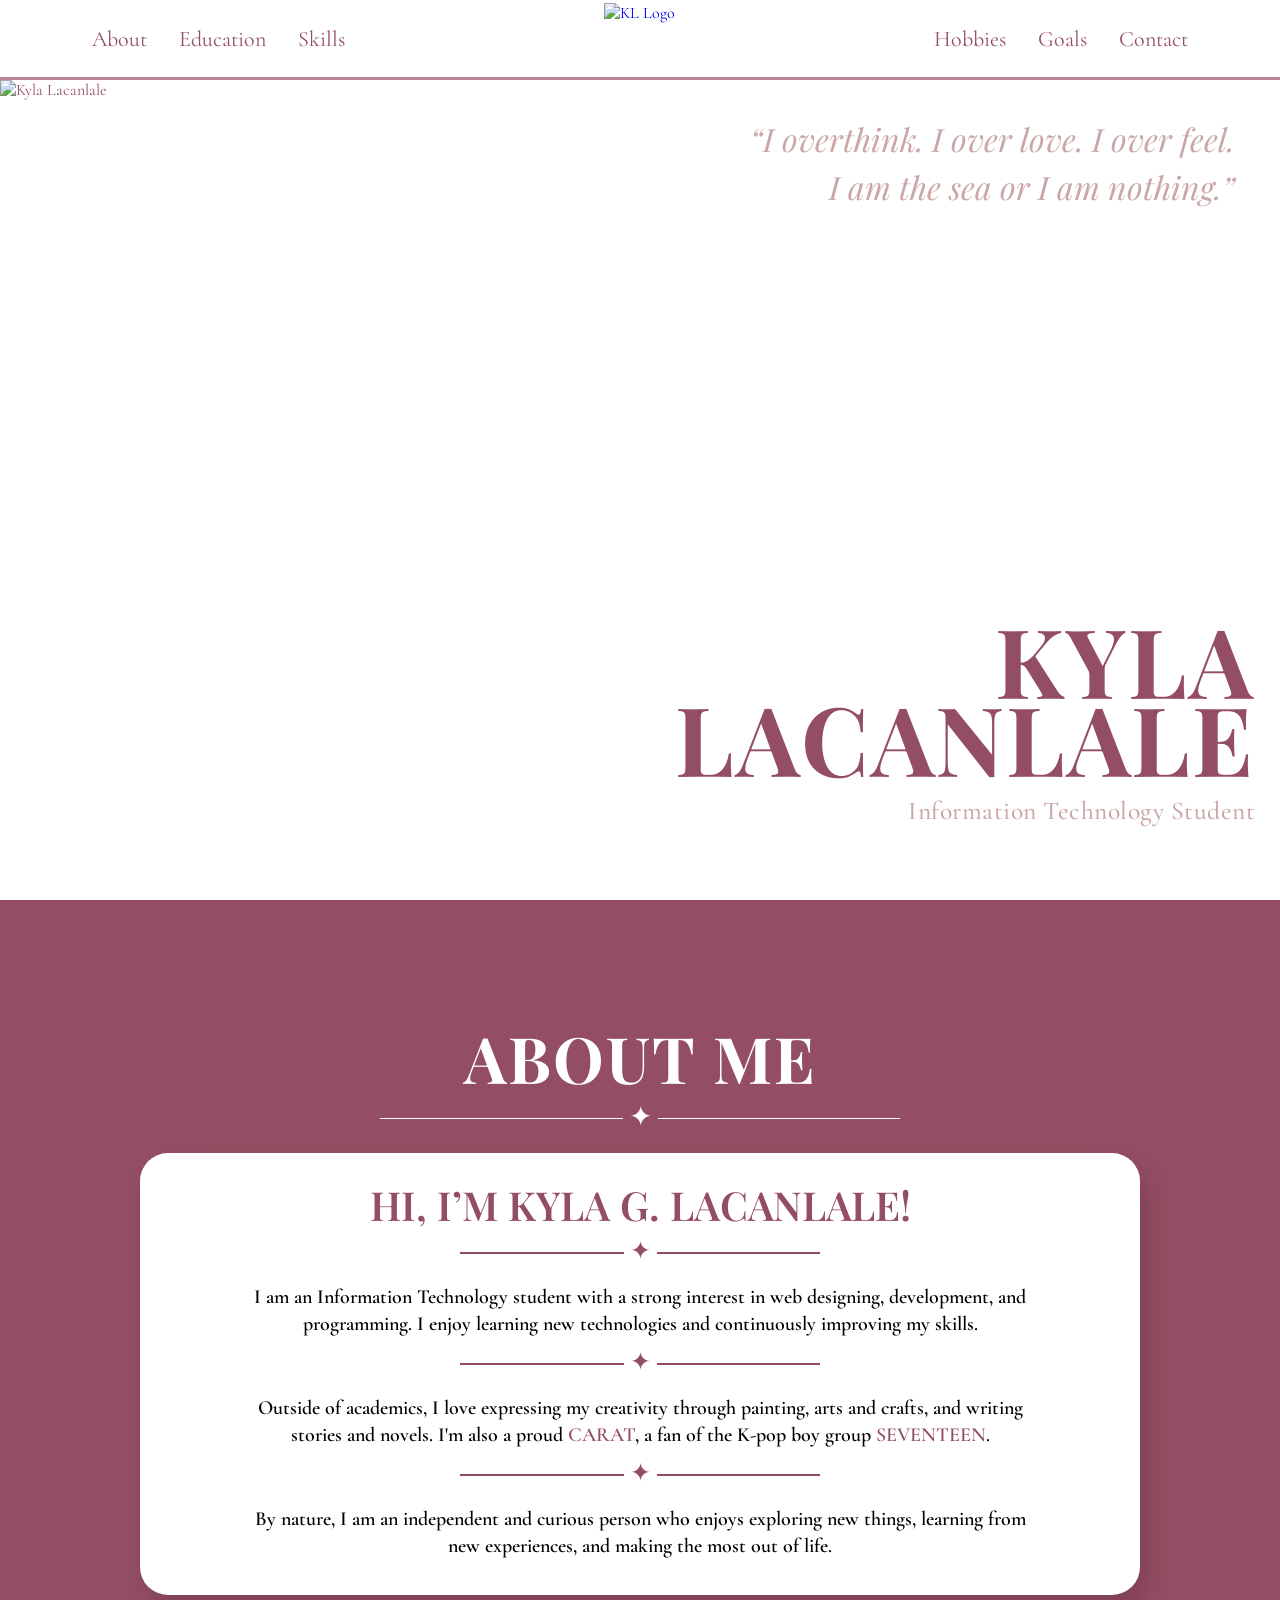
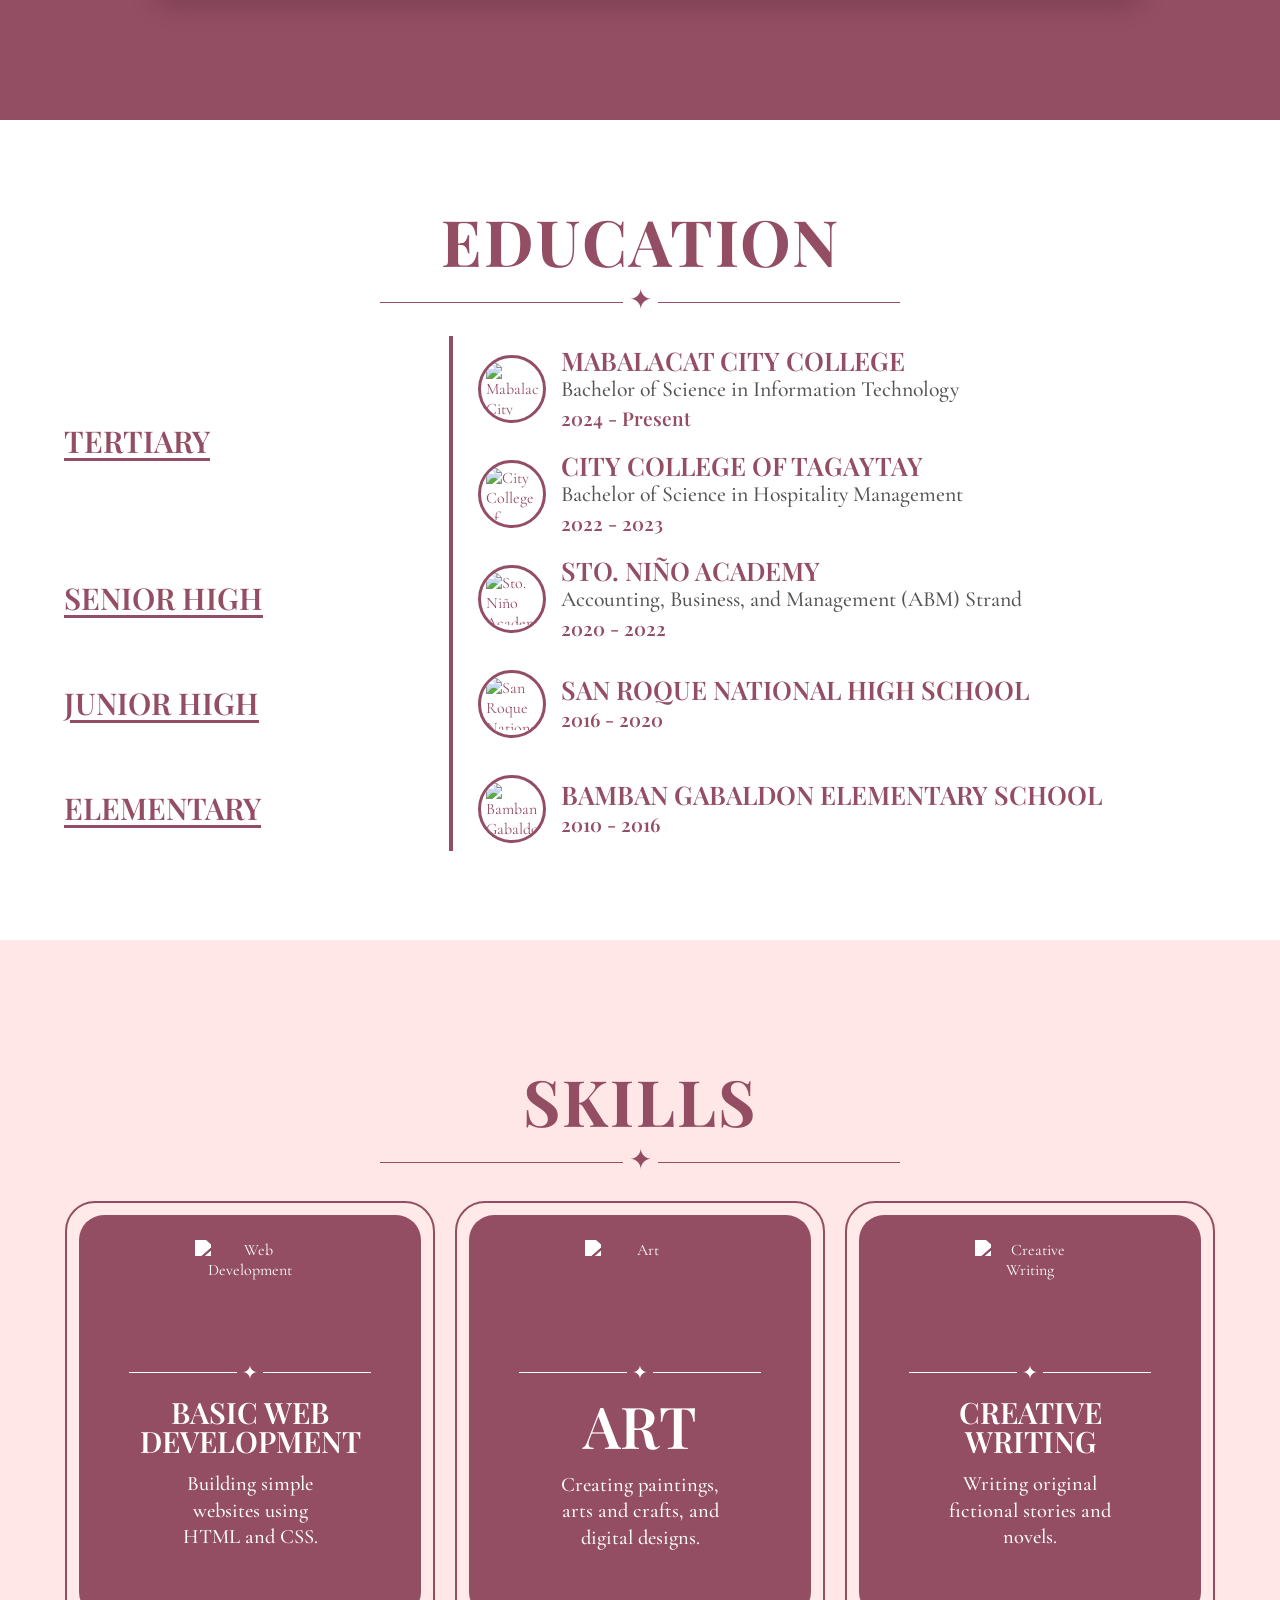
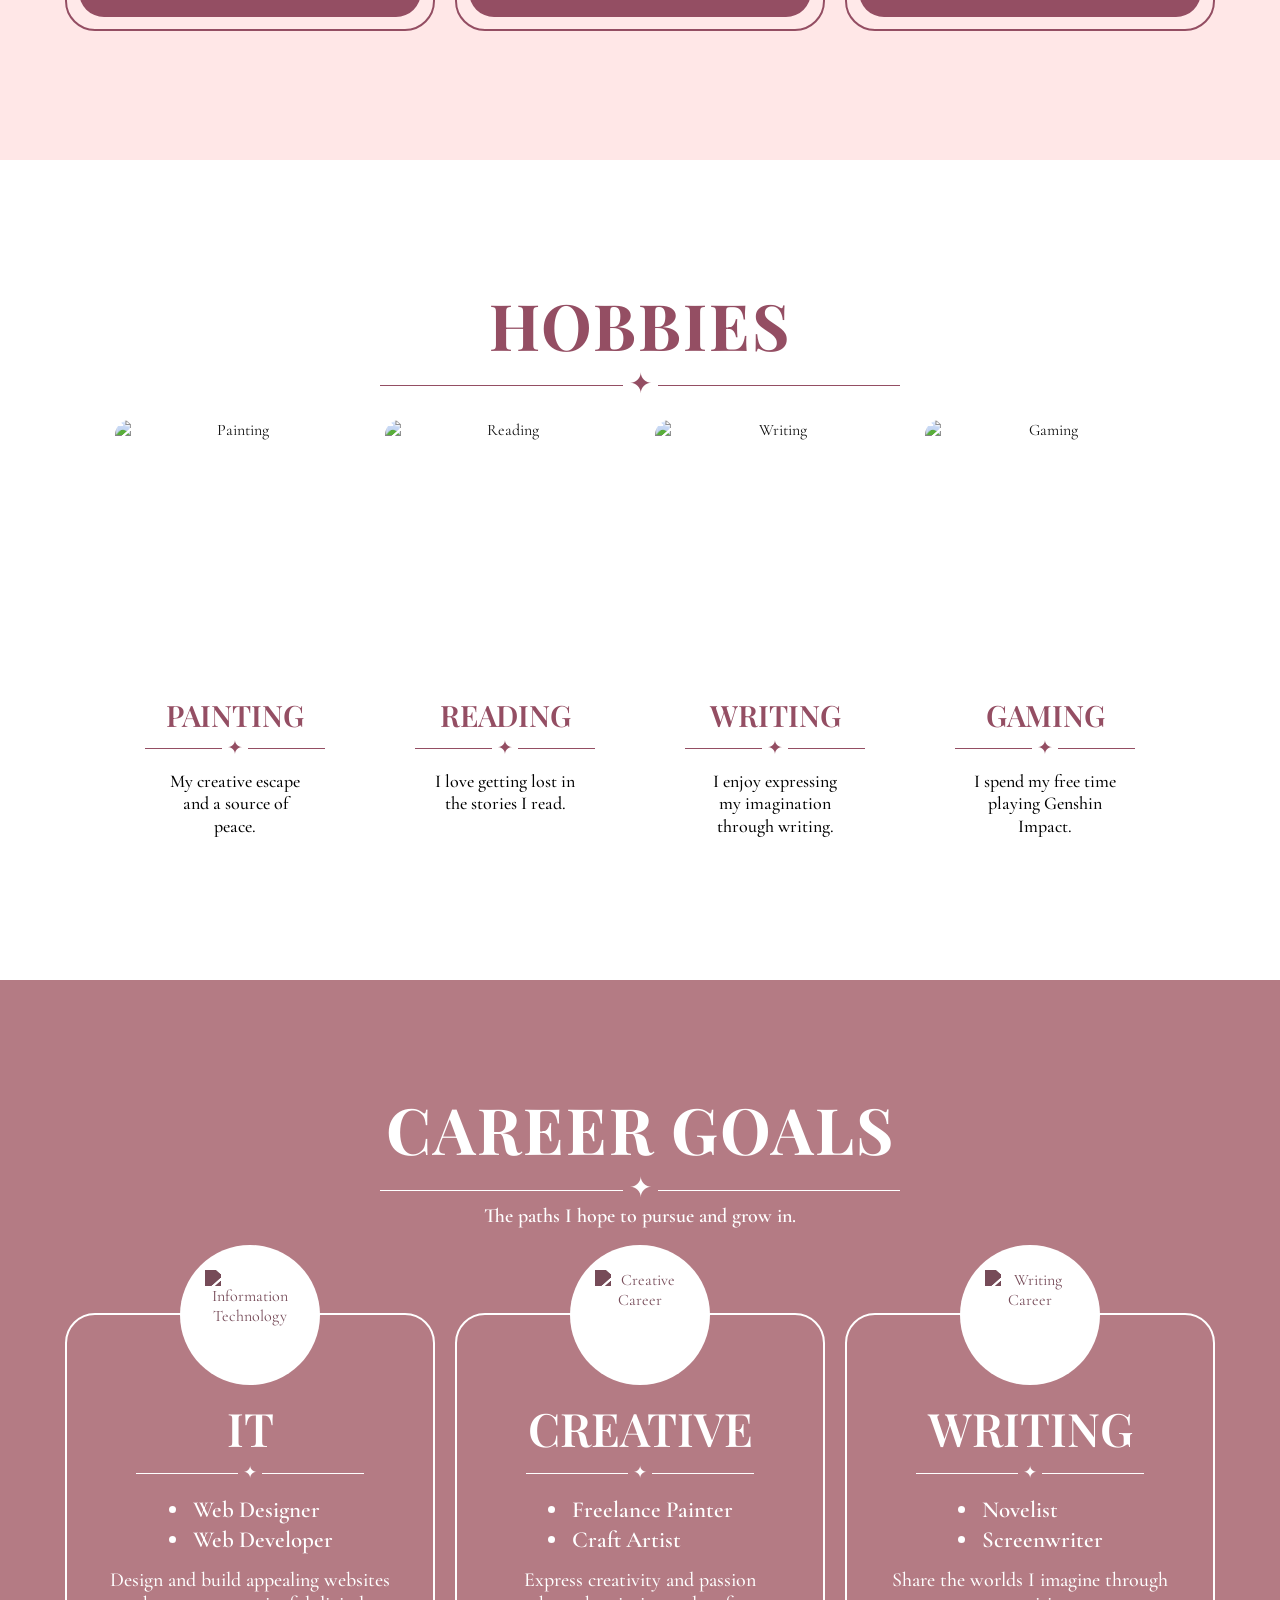
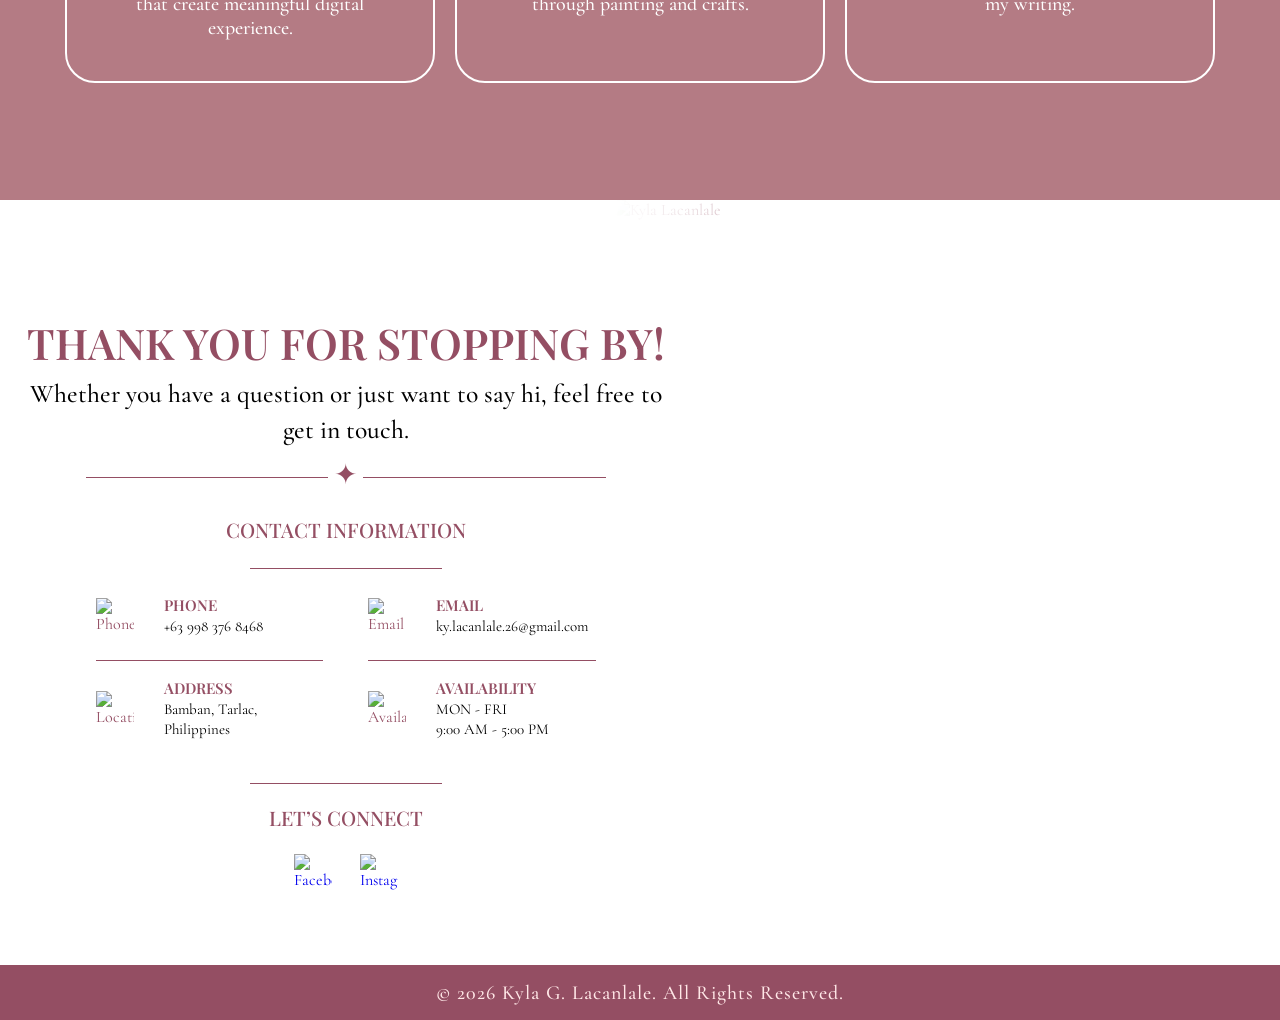
==== index.html @ 3e94cb08 "html and css" ====
<!DOCTYPE html>
<html lang="en">
    <head>
        <meta charset="UTF-8">
        <meta name="viewport" content="width=device-width, initial-scale=1.0">

        <title>Kyla Lacanlale | Portfolio</title>

        <!-- favicon -->
        <link rel="icon" type="image/png" href="asset/website-logo.png">

        <!-- fonts -->
        <link rel="preconnect" href="https://fonts.googleapis.com">
        <link rel="preconnect" href="https://fonts.gstatic.com" crossorigin>

        <link href="https://fonts.googleapis.com/css2?family=Cormorant+Garamond:wght@400;500;600;700&family=Playfair+Display:ital,wght@0,400;0,500;0,600;0,700;1,400;1,500&display=swap" rel="stylesheet">

        <!-- css -->
        <link rel="stylesheet" href="style.css">
    </head>

    <body>

        <!-- NAV -->
        <header class="navbar">

            <nav class="nav-left">
                <a href="#about" class="active">About</a>
                <a href="#education">Education</a>
                <a href="#skills">Skills</a>
            </nav>

            <!-- center logo -->
            <a href="#home" class="logo">
                <img src="asset/initials.svg" alt="KL Logo">
            </a>

            <nav class="nav-right">
                <a href="#hobbies">Hobbies</a>
                <a href="#goals">Goals</a>
                <a href="#contact">Contact</a>
            </nav>

            <!-- mobile menu button -->
            <button class="menu-button" id="menuButton">
                <span></span>
                <span></span>
                <span></span>
            </button>

        </header>

        <!-- mobile menu -->
        <div class="mobile-menu" id="mobileMenu">

            <a href="#about">About</a>
            <a href="#education">Education</a>
            <a href="#skills">Skills</a>
            <a href="#hobbies">Hobbies</a>
            <a href="#goals">Goals</a>
            <a href="#contact">Contact</a>

        </div>

        <!-- HOME -->
        <main>

            <section class="hero" id="home">

                <!-- profile image -->
                <div class="hero-image">
                    <img src="asset/profile1.jpg" alt="Kyla Lacanlale">
                </div>

                <!-- content -->
                <div class="hero-content">

                    <p class="quote">
                        “I overthink. I over love. I over feel.<br>
                        I am the sea or I am nothing.”
                    </p>

                    <div class="name-container">

                        <h1>
                            <span>Kyla</span>
                            <span>Lacanlale</span>
                        </h1>

                        <p class="subtitle">
                            Information Technology Student
                        </p>

                    </div>

                </div>

            </section>

            <!-- ABOUT ME -->
            <section class="about-section" id="about">

                <div class="about-title">
                    <h2>ABOUT ME</h2>

                    <div class="title-divider">
                        <span></span>
                        <i>✦</i>
                        <span></span>
                    </div>
                </div>

                <div class="about-card">

                    <h3>HI, I’M KYLA G. LACANLALE!</h3>

                    <div class="about-divider">
                        <span></span>
                        <i>✦</i>
                        <span></span>
                    </div>

                    <p>
                        I am an Information Technology student with a strong interest
                        in web designing, development, and programming. I enjoy learning new
                        technologies and continuously improving my skills.
                    </p>

                    <div class="about-divider">
                        <span></span>
                        <i>✦</i>
                        <span></span>
                    </div>

                    <p>
                        Outside of academics, I love expressing my creativity through
                        painting, arts and crafts, and writing stories and novels.
                        I'm also a proud <strong>CARAT</strong>, a fan of the K-pop
                        boy group <strong>SEVENTEEN</strong>.
                    </p>

                    <div class="about-divider">
                        <span></span>
                        <i>✦</i>
                        <span></span>
                    </div>

                    <p>
                        By nature, I am an independent and curious person who enjoys
                        exploring new things, learning from new experiences, and making
                        the most out of life.
                    </p>

                </div>

            </section>

            <!-- EDUCATION -->
            <section class="education-section" id="education">

                <!-- section title -->
                <div class="education-title">
                    <h2>EDUCATION</h2>

                    <div class="education-title-divider">
                        <span></span>
                        <i>✦</i>
                        <span></span>
                    </div>
                </div>

                <!-- timeline -->
                <div class="education-container">

                    <!-- left labels -->
                    <div class="education-labels">

                        <div class="education-label tertiary-label">
                            <h3>TERTIARY</h3>
                        </div>

                        <div class="education-label senior-label">
                            <h3>SENIOR HIGH</h3>
                        </div>

                        <div class="education-label junior-label">
                            <h3>JUNIOR HIGH</h3>
                        </div>

                        <div class="education-label elementary-label">
                            <h3>ELEMENTARY</h3>
                        </div>

                    </div>

                    <!-- vertical line -->
                    <div class="education-line"></div>

                    <!-- Details -->
                    <div class="education-details">

                        <!-- Mabalacat City College -->
                        <div class="education-item">

                            <div class="school-logo">
                                <img src="asset/mcc.svg" alt="Mabalacat City College Logo">
                            </div>

                            <div class="school-info">
                                <h3>MABALACAT CITY COLLEGE</h3>

                                <p class="course">
                                    Bachelor of Science in Information Technology
                                </p>

                                <p class="school-year">
                                    2024 - Present
                                </p>
                            </div>

                        </div>

                        <!-- City College of Tagaytay -->
                        <div class="education-item">

                            <div class="school-logo">
                                <img src="asset/cct.svg" alt="City College of Tagaytay Logo">
                            </div>

                            <div class="school-info">
                                <h3>CITY COLLEGE OF TAGAYTAY</h3>

                                <p class="course">
                                    Bachelor of Science in Hospitality Management
                                </p>

                                <p class="school-year">
                                    2022 - 2023
                                </p>
                            </div>

                        </div>

                        <!-- Sto. Niño Academy -->
                        <div class="education-item">

                            <div class="school-logo">
                                <img src="asset/sna.svg" alt="Sto. Niño Academy Logo">
                            </div>

                            <div class="school-info">
                                <h3>STO. NIÑO ACADEMY</h3>

                                <p class="course">
                                    Accounting, Business, and Management (ABM) Strand
                                </p>

                                <p class="school-year">
                                    2020 - 2022
                                </p>
                            </div>

                        </div>

                        <!-- San Roque National High School -->
                        <div class="education-item">

                            <div class="school-logo">
                                <img src="asset/srnhs.svg"
                                    alt="San Roque National High School Logo">
                            </div>

                            <div class="school-info">
                                <h3>SAN ROQUE NATIONAL HIGH SCHOOL</h3>

                                <p class="school-year">
                                    2016 - 2020
                                </p>
                            </div>

                        </div>

                        <!-- Bamban Gabaldon Elementary School -->
                        <div class="education-item">

                            <div class="school-logo">
                                <img src="asset/bges.svg"
                                    alt="Bamban Gabaldon Elementary School Logo">
                            </div>

                            <div class="school-info">
                                <h3>BAMBAN GABALDON ELEMENTARY SCHOOL</h3>

                                <p class="school-year">
                                    2010 - 2016
                                </p>
                            </div>

                        </div>

                    </div>

                </div>

            </section>

            <!-- SKILLS -->
            <section class="skills-section" id="skills">

                <!-- section title -->
                <div class="skills-title">
                    <h2>SKILLS</h2>

                    <div class="skills-title-divider">
                        <span></span>
                        <i>✦</i>
                        <span></span>
                    </div>
                </div>

                <!-- skills cards -->
                <div class="skills-container">

                    <!-- Web Development -->
                    <div class="skill-card">

                        <div class="skill-card-inner">

                            <div class="skill-icon">
                                <img src="asset/webdev1.svg"
                                    alt="Web Development">
                            </div>

                            <div class="skill-divider">
                                <span></span>
                                <i>✦</i>
                                <span></span>
                            </div>

                            <h3>
                                BASIC WEB<br>
                                DEVELOPMENT
                            </h3>

                            <p>
                                Building simple<br>
                                websites using<br>
                                HTML and CSS.
                            </p>

                        </div>

                    </div>

                    <!-- Art -->
                    <div class="skill-card">

                        <div class="skill-card-inner">

                            <div class="skill-icon">
                                <img src="asset/art1.svg"
                                    alt="Art">
                            </div>

                            <div class="skill-divider">
                                <span></span>
                                <i>✦</i>
                                <span></span>
                            </div>

                            <h3 class="single-title">
                                ART
                            </h3>

                            <p>
                                Creating paintings,<br>
                                arts and crafts, and<br>
                                digital designs.
                            </p>

                        </div>

                    </div>

                    <!-- Creative Writing -->
                    <div class="skill-card">

                        <div class="skill-card-inner">

                            <div class="skill-icon">
                                <img src="asset/book1.svg"
                                    alt="Creative Writing">
                            </div>

                            <div class="skill-divider">
                                <span></span>
                                <i>✦</i>
                                <span></span>
                            </div>

                            <h3>
                                CREATIVE<br>
                                WRITING
                            </h3>

                            <p>
                                Writing original<br>
                                fictional stories and<br>
                                novels.
                            </p>

                        </div>

                    </div>

                </div>

            </section>

            <!-- HOBBIES -->
            <section class="hobbies-section" id="hobbies">

                <!-- section title -->
                <div class="hobbies-title">
                    <h2>HOBBIES</h2>

                    <div class="hobbies-title-divider">
                        <span></span>
                        <i>✦</i>
                        <span></span>
                    </div>
                </div>

                <!-- hobby cards -->
                <div class="hobbies-container">

                    <!-- Painting -->
                    <div class="hobby-card">

                        <div class="hobby-image">
                            <img src="asset/painting.png" alt="Painting">
                        </div>

                        <h3>PAINTING</h3>

                        <div class="hobby-divider">
                            <span></span>
                            <i>✦</i>
                            <span></span>
                        </div>

                        <p>
                            My creative escape<br>
                            and a source of<br>
                            peace.
                        </p>

                    </div>

                    <!-- Reading -->
                    <div class="hobby-card">

                        <div class="hobby-image">
                            <img src="asset/reading.png" alt="Reading">
                        </div>

                        <h3>READING</h3>

                        <div class="hobby-divider">
                            <span></span>
                            <i>✦</i>
                            <span></span>
                        </div>

                        <p>
                            I love getting lost in<br>
                            the stories I read.
                        </p>

                    </div>

                    <!-- Writing -->
                    <div class="hobby-card">

                        <div class="hobby-image">
                            <img src="asset/writing.png" alt="Writing">
                        </div>

                        <h3>WRITING</h3>

                        <div class="hobby-divider">
                            <span></span>
                            <i>✦</i>
                            <span></span>
                        </div>

                        <p>
                            I enjoy expressing<br>
                            my imagination<br>
                            through writing.
                        </p>

                    </div>

                    <!-- Gaming -->
                    <div class="hobby-card">

                        <div class="hobby-image">
                            <img src="asset/gaming (2).png" alt="Gaming">
                        </div>

                        <h3>GAMING</h3>

                        <div class="hobby-divider">
                            <span></span>
                            <i>✦</i>
                            <span></span>
                        </div>

                        <p>
                            I spend my free time<br>
                            playing Genshin<br>
                            Impact.
                        </p>

                    </div>

                </div>

            </section>

            <!-- CAREER GOALS -->
            <section class="goals-section" id="goals">

                <!-- section title -->
                <div class="goals-title">

                    <h2>CAREER GOALS</h2>

                    <div class="goals-title-divider">
                        <span></span>
                        <i>✦</i>
                        <span></span>
                    </div>

                    <p>
                        The paths I hope to pursue and grow in.
                    </p>

                </div>

                <!-- goals cards -->
                <div class="goals-container">

                    <!-- IT -->
                    <div class="goal-card">

                        <div class="goal-icon">
                            <img src="asset/webdev2.svg"
                                alt="Information Technology">
                        </div>

                        <div class="goal-content">

                            <h3>IT</h3>

                            <div class="goal-divider">
                                <span></span>
                                <i>✦</i>
                                <span></span>
                            </div>

                            <ul>
                                <li>Web Designer</li>
                                <li>Web Developer</li>
                            </ul>

                            <p>
                                Design and build appealing
                                websites that create
                                meaningful digital
                                experience.
                            </p>

                        </div>

                    </div>

                    <!-- Creative -->
                    <div class="goal-card">

                        <div class="goal-icon">
                            <img src="asset/art2.svg"
                                alt="Creative Career">
                        </div>

                        <div class="goal-content">

                            <h3>CREATIVE</h3>

                            <div class="goal-divider">
                                <span></span>
                                <i>✦</i>
                                <span></span>
                            </div>

                            <ul>
                                <li>Freelance Painter</li>
                                <li>Craft Artist</li>
                            </ul>

                            <p>
                                Express creativity and
                                passion through
                                painting and crafts.
                            </p>

                        </div>

                    </div>

                    <!-- Writing -->
                    <div class="goal-card">

                        <div class="goal-icon">
                            <img src="asset/book2.svg"
                                alt="Writing Career">
                        </div>

                        <div class="goal-content">

                            <h3>WRITING</h3>

                            <div class="goal-divider">
                                <span></span>
                                <i>✦</i>
                                <span></span>
                            </div>

                            <ul>
                                <li>Novelist</li>
                                <li>Screenwriter</li>
                            </ul>

                            <p>
                                Share the worlds I
                                imagine through my
                                writing.
                            </p>

                        </div>

                    </div>

                </div>

            </section>

            <!-- CONTACT -->
            <section class="contact-section" id="contact">

                <!-- right-side image -->
                <div class="contact-image">
                    <img src="asset/profile2.jpg" alt="Kyla Lacanlale">
                </div>

                <!-- contact content -->
                <div class="contact-content">

                    <h2>THANK YOU FOR STOPPING BY!</h2>

                    <p class="contact-intro">
                        Whether you have a question or just want to say hi, feel free to get in touch.
                    </p>

                    <!-- main divider -->
                    <div class="contact-divider">
                        <span></span>
                        <i>✦</i>
                        <span></span>
                    </div>

                    <!-- contact information -->
                    <h3 class="contact-heading">
                        CONTACT INFORMATION
                    </h3>

                    <div class="connect-divider"></div>

                    <div class="contact-info">

                        <!-- Phone -->
                        <div class="contact-item">

                            <div class="contact-icon">
                                <img src="asset/phone.svg" alt="Phone">
                            </div>

                            <div>
                                <h4>PHONE</h4>
                                <p>
                                    <a href="tel:+639983768468">+63 998 376 8468</a>
                                </p>
                            </div>

                        </div>

                        <!-- Email -->
                        <div class="contact-item">

                            <div class="contact-icon">
                                <img src="asset/email.svg" alt="Email">
                            </div>

                            <div>
                                <h4>EMAIL</h4>
                                <p>
                                    <a href="mailto:ky.lacanlale.26@gmail.com">
                                        ky.lacanlale.26@gmail.com
                                    </a>
                                </p>
                            </div>

                        </div>

                        <!-- Address -->
                        <div class="contact-item">

                            <div class="contact-icon">
                                <img src="asset/location.svg" alt="Location">
                            </div>

                            <div>
                                <h4>ADDRESS</h4>
                                <p>
                                    Bamban, Tarlac,<br>
                                    Philippines
                                </p>
                            </div>

                        </div>

                        <!-- Availability -->
                        <div class="contact-item">

                            <div class="contact-icon">
                                <img src="asset/availability.svg" alt="Availability">
                            </div>

                            <div>
                                <h4>AVAILABILITY</h4>
                                <p>
                                    MON - FRI<br>
                                    9:00 AM - 5:00 PM
                                </p>
                            </div>

                        </div>

                    </div>

                    <!-- Social Media -->
                    <div class="connect-section">

                        <div class="connect-divider"></div>

                        <h3>LET’S CONNECT</h3>

                        <div class="social-links">
                            <a
                                href="https://www.facebook.com/enok4iiimushroom"
                                target="_blank"
                                rel="noopener noreferrer"
                                aria-label="Facebook"
                            >
                                <img src="asset/facebook.svg" alt="Facebook">
                            </a>

                            <a
                                href="https://www.instagram.com/enok4iiimushroom/"
                                target="_blank"
                                rel="noopener noreferrer"
                                aria-label="Instagram"
                            >
                                <img src="asset/instagram.svg" alt="Instagram">
                            </a>

                        </div>

                    </div>
                    
                </div>

            </section>

            <!-- FOOTER -->
            <footer class="footer">
                <p>
                    © 2026 Kyla G. Lacanlale. All Rights Reserved.
                </p>
            </footer>

        </main>

        <!-- JAVASCRIPT -->
        <script>

            // nav bar active status
            const sections = document.querySelectorAll("section[id]");
            const navLinks = document.querySelectorAll(".navbar nav a");

            function updateActiveNav() {
                let currentSection = "";

                sections.forEach(section => {
                    const sectionTop = section.offsetTop - 150;

                    if (window.scrollY >= sectionTop) {
                        currentSection = section.id;
                    }
                });

                navLinks.forEach(link => {
                    link.classList.remove("active");

                    if (link.getAttribute("href") === "#" + currentSection) {
                        link.classList.add("active");
                    }
                });
            }

            window.addEventListener("scroll", updateActiveNav);
            window.addEventListener("load", updateActiveNav);

            // mobile menu
            const menuButton = document.getElementById("menuButton");
            const mobileMenu = document.getElementById("mobileMenu");

            menuButton.addEventListener("click", () => {
                menuButton.classList.toggle("active");
                mobileMenu.classList.toggle("show");
            });

            // close mobile menu when a link is clicked
            const mobileLinks = document.querySelectorAll(".mobile-menu a");

            mobileLinks.forEach(link => {
                link.addEventListener("click", () => {
                    menuButton.classList.remove("active");
                    mobileMenu.classList.remove("show");
                });
            });
        </script>

    </body>

</html>
---- style.css ----
/* ===== GENERAL ===== */
* {
    margin: 0;
    padding: 0;
    box-sizing: border-box;
}

html {
    scroll-behavior: smooth;
}

body {
    background: #ffffff;
    color: #944E63;
    font-family: "Cormorant Garamond", serif;
    overflow-x: hidden;
}

/* ===== NAV BAR ===== */
.navbar {
    width: 100%;
    height: 80px;
    position: fixed;
    top: 0;
    left: 0;
    z-index: 1000;
    background: rgba(255, 255, 255, 0.97);
    display: grid;
    grid-template-columns: 1fr auto 1fr;
    align-items: center;
    padding: 0 7.2%;
    border-bottom: 3px solid #b88395;
}

.nav-left,
.nav-right {
    display: flex;
    align-items: center;
    gap: 32px;
}

.nav-right {
    justify-content: flex-end;
}

.navbar nav a {
    position: relative;
    color: #944E63;
    text-decoration: none;
    font-size: 22px;
    font-weight: 400;
    text-transform: capitalize;
    transition: color 0.3s ease;
}

/* underline effect */
.navbar nav a::after {
    content: "";
    position: absolute;
    left: 0;
    bottom: -5px;
    width: 0;
    height: 2px;
    background: #944E63;
    transition: width 0.3s ease;
}

.navbar nav a:hover::after {
    width: 100%;
}

/* active nav link */
.navbar nav a.active {
    font-weight: 700;
    font-size: 25px;
}

.logo {
    display: flex;
    align-items: center;
    justify-content: center;
    width: 78px;
    height: 78px;
    text-decoration: none;
    transition: transform 0.3s ease;
}

.logo img {
    width: 72px;
    height: 72px;
    object-fit: contain;
    display: block;
}

.logo:hover {
    transform: scale(1.05);
}

/* ===== HOME PAGE ===== */
.hero {
    min-height: 100vh;
    position: relative;
    padding-top: 80px;
    display: flex;
    overflow: hidden;
    background: #ffffff;
}

/* profile image */
.hero-image {
    position: absolute;
    left: 0;
    top: 80px;
    width: 52%;
    height: calc(100vh - 80px);
    overflow: hidden;
}

.hero-image img {
    width: 100%;
    height: 100%;
    object-fit: cover;
    object-position: calc(50% - 30px) top;
    display: block;
    animation: imageAppear 1.2s ease forwards;
    -webkit-mask-image: linear-gradient(
        to right,
        black 0%,
        black 50%,
        rgba(0, 0, 0, 0.85) 65%,
        rgba(0, 0, 0, 0.55) 75%,
        rgba(0, 0, 0, 0.25) 87%,
        transparent 100%
    );
    mask-image: linear-gradient(
        to right,
        black 0%,
        black 50%,
        rgba(0, 0, 0, 0.85) 65%,
        rgba(0, 0, 0, 0.55) 75%,
        rgba(0, 0, 0, 0.25) 87%,
        transparent 100%
    );
    -webkit-mask-size: 100% 100%;
    mask-size: 100% 100%;
    -webkit-mask-repeat: no-repeat;
    mask-repeat: no-repeat;
}

/* text content */
.hero-content {
    width: 55%;
    margin-left: 45%;
    min-height: calc(100vh - 80px);
    position: relative;
    z-index: 2;
    padding: 35px 3.5% 50px 2%;
}

.quote {
    width: 100%;
    text-align: right;
    color: #CAA6A6;
    font-family: "Playfair Display", serif;
    font-size: clamp(25px, 2.5vw, 43px);
    font-style: italic;
    line-height: 1.5;
    font-weight: 400;
    margin-top: 0;
    animation: fadeUp 1s ease 0.3s both;
}

.name-container {
    position: absolute;
    right: 3.5%;
    bottom: 9%;
    text-align: right;
    animation: fadeUp 1s ease 0.5s both;
}

.name-container h1 {
    color: #944E63;
    font-family: "Playfair Display", serif;
    font-size: clamp(75px, 7.5vw, 125px);
    font-weight: 700;
    text-transform: uppercase;
    line-height: 0.82;
    letter-spacing: 2px;
}

.name-container h1 span {
    display: block;
}

.subtitle {
    margin-top: 18px;
    color: #CAA6A6;
    font-family: "Cormorant Garamond", serif;
    font-size: clamp(24px, 2vw, 36px);
    font-weight: 500;
    letter-spacing: 0.5px;
}

/* mobile menu button */
.menu-button {
    display: none;
    width: 25px;
    height: 32px;
    border: none;
    background: transparent;
    cursor: pointer;
    position: relative;
    z-index: 1100;
}

.menu-button span {
    display: block;
    width: 100%;
    height: 2px;
    background: #944E63;
    margin: 7px 0;
    transition: 0.3s ease;
}

/* animated hamburger */
.menu-button.active span:nth-child(1) {
    transform: translateY(9px) rotate(45deg);
}

.menu-button.active span:nth-child(2) {
    opacity: 0;
}

.menu-button.active span:nth-child(3) {
    transform: translateY(-9px) rotate(-45deg);
}

.mobile-menu {
    display: none;
    position: fixed;
    top: 108px;
    left: 0;
    width: 100%;
    background: rgba(255, 255, 255, 0.98);
    z-index: 999;
    padding: 25px 30px 35px;
    text-align: center;
    border-bottom: 2px solid #b88395;
    transform: translateY(-120%);
    transition: transform 0.4s ease;
}

.mobile-menu.show {
    transform: translateY(0);
}

.mobile-menu a {
    display: block;
    padding: 12px;
    color: #944E63;
    text-decoration: none;
    font-size: 26px;
    text-transform: capitalize;
}

/* animations */
@keyframes fadeUp {
    from {
        opacity: 0;
        transform: translateY(30px);
    }
    to {
        opacity: 1;
        transform: translateY(0);
    }
}

@keyframes imageAppear {
    from {
        opacity: 0;
        transform: scale(1.03);
    }
    to {
        opacity: 1;
        transform: scale(1);
    }
}

/* tablet */
@media (max-width: 1000px) {

    .navbar {
        padding: 0 4%;
    }

    .nav-left,
    .nav-right {
        gap: 25px;
    }

    .navbar nav a {
        font-size: 21px;
    }

    .logo {
        width: 75px;
        height: 75px;
    }

    .logo img {
        width: 70px;
        height: 70px;
    }

    .hero-image {
        width: 53%;
    }

    .hero-image img {
        object-position: calc(50% - 20px) top;
        -webkit-mask-image: linear-gradient(
            to right,
            black 0%,
            black 52%,
            rgba(0, 0, 0, 0.85) 65%,
            rgba(0, 0, 0, 0.5) 78%,
            transparent 100%
        );
        mask-image: linear-gradient(
            to right,
            black 0%,
            black 52%,
            rgba(0, 0, 0, 0.85) 65%,
            rgba(0, 0, 0, 0.5) 78%,
            transparent 100%
        );
    }

    .hero-content {
        margin-left: 45%;
        width: 55%;
    }

    .name-container h1 {
        font-size: clamp(65px, 7vw, 95px);
    }
}

/* mobile */
@media (max-width: 700px) {

    .navbar {
        height: 55px;
        display: flex;
        justify-content: center;
        padding: 0 25px;
        border-bottom-width: 2px;
    }

    .nav-left,
    .nav-right {
        display: none;
    }

    .logo {
        width: 48px;
        height: 48px;
    }

    .logo img {
        width: 44px;
        height: 44px;
    }

    .menu-button {
        display: block;
        position: absolute;
        right: 25px;
    }

    .mobile-menu {
        display: block;
        top: 55px;
    }

    .hero {
        min-height: 100vh;
        padding-top: 55px;
        display: block;
    }

    .hero-image {
        position: absolute;
        top: 55px;
        left: 0;
        width: 100%;
        height: 67vh;
        overflow: hidden;
    }

    .hero-image img {
        width: 100%;
        height: 100%;
        object-fit: cover;
        object-position: 45% top;
        display: block;
        -webkit-mask-image: linear-gradient(
            to bottom,
            black 0%,
            black 55%,
            rgba(0, 0, 0, 0.9) 65%,
            rgba(0, 0, 0, 0.65) 75%,
            rgba(0, 0, 0, 0.3) 88%,
            transparent 100%
        );
        mask-image: linear-gradient(
            to bottom,
            black 0%,
            black 55%,
            rgba(0, 0, 0, 0.9) 65%,
            rgba(0, 0, 0, 0.65) 75%,
            rgba(0, 0, 0, 0.3) 88%,
            transparent 100%
        );
        -webkit-mask-size: 100% 100%;
        mask-size: 100% 100%;
        -webkit-mask-repeat: no-repeat;
        mask-repeat: no-repeat;
    }

    .hero-content {
        width: 100%;
        margin-left: 0;
        min-height: calc(100vh - 55px);
        padding: 30px 25px;
        display: flex;
        flex-direction: column;
        justify-content: space-between;
    }

    .quote {
        position: relative;
        z-index: 3;
        font-size: 15px;
        color: #FFE7E7;
        line-height: 1.35;
        text-align: right;
        margin-top: 0;
    }

    .name-container {
        position: relative;
        right: auto;
        bottom: auto;
        margin-top: auto;
        padding-top: 0;
        text-align: right;
        z-index: 3;
    }

    .name-container h1 {
        font-size: clamp(55px, 15vw, 85px);
        line-height: 0.85;
        letter-spacing: 2px;
    }

    .subtitle {
        font-size: 23px;
        margin-top: 12px;
    }

}

/* small phones */
@media (max-width: 420px) {

    .logo {
        width: 46px;
        height: 46px;
    }

    .logo img {
        width: 42px;
        height: 42px;
    }

    .menu-button {
        right: 18px;
        width: 32px;
        height: 30px;
    }

    .hero-image {
        height: 67vh;
    }

    .hero-image img {
        object-position: 45% top;
        -webkit-mask-image: linear-gradient(
            to bottom,
            black 0%,
            black 52%,
            rgba(0, 0, 0, 0.9) 63%,
            rgba(0, 0, 0, 0.6) 75%,
            rgba(0, 0, 0, 0.25) 88%,
            transparent 100%
        );
        mask-image: linear-gradient(
            to bottom,
            black 0%,
            black 52%,
            rgba(0, 0, 0, 0.9) 63%,
            rgba(0, 0, 0, 0.6) 75%,
            rgba(0, 0, 0, 0.25) 88%,
            transparent 100%
        );
    }

    .quote {
        font-size: 15px;
    }

    .name-container h1 {
        font-size: 51px;
    }

    .subtitle {
        font-size: 19px;
    }

}

/* ===== ABOUT ME PAGE ===== */
.about-section {
    height: calc(100vh - 80px);
    min-height: calc(100vh - 80px);
    background: #944E63;
    padding: 30px 5%;
    display: flex;
    flex-direction: column;
    align-items: center;
    justify-content: center;
    overflow: hidden;
    box-sizing: border-box;
}

.about-title {
    text-align: center;
    margin-bottom: 20px;
}

.about-title h2 {
    color: #ffffff;
    font-family: "Playfair Display", serif;
    font-size: clamp(45px, 5vw, 70px);
    font-weight: 700;
    line-height: 1;
    text-transform: uppercase;
    letter-spacing: 2px;
    margin: 0;
}

.title-divider {
    display: flex;
    align-items: center;
    justify-content: center;
    gap: 6px;
    margin: 15px auto 0;
    width: 520px;
    max-width: 80vw;
}

.title-divider span {
    height: 1px;
    flex: 1;
    background: #ffffff;
}

.title-divider i {
    color: #ffffff;
    font-size: 28px;
    font-style: normal;
    line-height: 1;
    transform: translateY(-2px);
}

.about-card {
    width: min(1000px, 88%);
    background: #ffffff;
    border-radius: 28px;
    padding: 30px 6% 35px;
    text-align: center;
    box-shadow:
        8px 14px 22px rgba(64, 25, 39, 0.22);
    box-sizing: border-box;
    transition:
        transform 0.4s ease,
        box-shadow 0.4s ease;
}

.about-card:hover {
    transform: translateY(-4px);
    box-shadow:
        10px 20px 28px rgba(64, 25, 39, 0.28);
}

/* card heading */
.about-card h3 {
    color: #944E63;
    font-family: "Playfair Display", serif;
    font-size: 40px;
    font-weight: 600;
    text-transform: uppercase;
    line-height: 1.1;
    margin: 0 0 14px;
}

.about-divider {
    display: flex;
    align-items: center;
    justify-content: center;
    gap: 6px;
    width: 360px;
    max-width: 70%;
    margin: 14px auto 18px;
}

.about-divider span {
    flex: 1;
    height: 2px;
    background: #944E63;
}

.about-divider i {
    color: #944E63;
    font-size: 25px;
    font-style: normal;
    line-height: 1;
    transform: translateY(-2px);
}

/* about me text */
.about-card p {
    max-width: 800px;
    margin: 0 auto;
    color: #000;
    font-family: "Cormorant Garamond", serif;
    font-size: 20px;
    font-weight: 600;
    line-height: 1.35;
}

/* highlighted words */
.about-card strong {
    color: #944E63;
    font-weight: 600;
}

/* tablet */
@media (max-width: 1000px) {

    .about-section {
        height: auto;
        min-height: calc(100vh - 80px);
        padding: 35px 4% 30px;
        justify-content: center;
    }

    .about-title {
        margin-bottom: 15px;
    }

    .about-title h2 {
        font-size: 42px;
    }

    .title-divider {
        width: 320px;
        margin-top: 12px;
    }

    .title-divider i {
        font-size: 25px;
    }

    .about-card {
        width: 88%;
        padding: 25px 6% 30px;
        border-radius: 24px;
    }

    .about-card h3 {
        font-size: 34px;
        margin-bottom: 12px;
    }

    .about-card p {
        font-size: 18px;
        line-height: 1.3;
    }

    .about-divider {
        width: 300px;
        margin: 12px auto 15px;
    }

    .about-divider i {
        font-size: 23px;
    }
}

/* mobile */
@media (max-width: 700px) {

    .about-section {
        height: auto;
        min-height: calc(100vh - 55px);
        padding: 30px 18px 25px;
        justify-content: center;
    }

    .about-title {
        margin-bottom: 12px;
    }

    .about-title h2 {
        font-size: 38px;
        letter-spacing: -1px;
    }

    .title-divider {
        width: 280px;
        margin-top: 10px;
    }

    .title-divider i {
        font-size: 23px;
    }

    .about-card {
        width: 100%;
        padding: 23px 18px 27px;
        border-radius: 20px;
    }

    .about-card h3 {
        font-size: 28px;
        line-height: 1.1;
        margin-bottom: 10px;
    }

    .about-card p {
        font-size: 17px;
        line-height: 1.3;
    }

    .about-divider {
        width: 90%;
        margin: 10px auto 13px;
    }

    .about-divider i {
        font-size: 21px;
    }
}

/* small phones */
@media (max-width: 420px) {

    .about-section {
        padding: 25px 15px 20px;
    }

    .about-title h2 {
        font-size: 34px;
    }

    .about-card {
        padding: 20px 15px 24px;
    }

    .about-card h3 {
        font-size: 25px;
    }

    .about-card p {
        font-size: 16px;
    }

    .about-divider {
        width: 95%;
    }
}

/* ===== EDUCATION BACKGROUND PAGE ===== */
.education-section {
    height: calc(100vh - 80px);
    min-height: calc(100vh - 80px);
    background: #ffffff;
    padding: 30px 5%;
    color: #944E63;
    overflow: hidden;
    box-sizing: border-box;
    display: flex;
    flex-direction: column;
    justify-content: center;
}

.education-title {
    text-align: center;
    margin-bottom: 20px;
}

.education-title h2 {
    margin: 0;
    color: #944E63;
    font-family: "Playfair Display", serif;
    font-size: clamp(45px, 5vw, 70px);
    font-weight: 700;
    line-height: 1;
    text-transform: uppercase;
    letter-spacing: 2px;
}

.education-title-divider {
    display: flex;
    align-items: center;
    justify-content: center;
    gap: 6px;
    margin: 15px auto 0;
    width: 520px;
    max-width: 80vw;
}

.education-title-divider span {
    flex: 1;
    height: 1px;
    background: #944E63;
}

.education-title-divider i {
    color: #944E63;
    font-size: 28px;
    font-style: normal;
    line-height: 1;
    transform: translateY(-2px);
}

.education-container {
    position: relative;
    width: min(1180px, 100%);
    margin: 0 auto;
    display: grid;
    grid-template-columns: 360px 4px 1fr;
    column-gap: 25px;
}

/* left labels */
.education-labels {
    display: grid;
    grid-template-rows: repeat(5, 85px);
    row-gap: 20px;
    align-items: center;
    padding-top: 10px;
}

/* individual labels */
.education-label {
    display: flex;
    align-items: center;
    justify-content: flex-start;
}

.tertiary-label {
    grid-row: 1 / span 2;
}

.senior-label {
    grid-row: 3;
}

.junior-label {
    grid-row: 4;
}

.elementary-label {
    grid-row: 5;
}

.education-label h3 {
    margin: 0;
    color: #944E63;
    font-family: "Playfair Display", serif;
    font-size: 30px;
    font-weight: 600;
    line-height: 1.1;
    text-decoration: underline;
    text-underline-offset: 5px;
    white-space: nowrap;
}

/* vertical timeline */
.education-line {
    width: 4px;
    background: #944E63;
    height: 100%;
    min-height: 0;
    margin-top: 0;
}

.education-details {
    display: flex;
    flex-direction: column;
    gap: 20px;
    padding-top: 10px;
}

.education-item {
    display: flex;
    align-items: center;
    min-height: 85px;
    height: 85px;
    gap: 15px;
    transition:
        transform 0.3s ease,
        opacity 0.3s ease;
}

.school-logo {
    width: 68px;
    height: 68px;
    flex: 0 0 68px;
    border: 3px solid #944E63;
    border-radius: 50%;
    display: flex;
    align-items: center;
    justify-content: center;
    overflow: hidden;
    background: #ffffff;
}

.school-logo img {
    width: 100%;
    height: 100%;
    object-fit: contain;
    padding: 5px;
}

.school-info {
    min-width: 0;
}

.school-info h3 {
    margin: 0 0 2px;
    color: #944E63;
    font-family: "Playfair Display", serif;
    font-size: clamp(22px, 2vw, 30px);
    font-weight: 600;
    line-height: 1.1;
    text-transform: uppercase;
}

.school-info .course {
    margin: 0;
    color: #545454;
    font-family: "Cormorant Garamond", serif;
    font-size: clamp(19px, 1.7vw, 25px);
    font-weight: 500;
    line-height: 1.15;
}

.school-year {
    margin: 3px 0 0;
    color: #944E63;
    font-family: "Playfair Display", serif;
    font-size: 19px;
    font-weight: 600;
}

.education-item:hover {
    transform: translateX(7px);
}

.education-item:hover .school-logo {
    box-shadow: 0 5px 15px rgba(155, 83, 105, 0.2);
}

/* tablet */
@media (max-width: 1000px) {

    .education-section {
        height: calc(100vh - 80px);
        min-height: calc(100vh - 80px);
        padding: 25px 4%;
    }

    .education-title {
        margin-bottom: 15px;
    }

    .education-title h2 {
        font-size: 55px;
    }

    .education-container {
        grid-template-columns: 240px 3px 1fr;
        column-gap: 18px;
    }

    .education-label h3 {
        font-size: 25px;
    }

    .tertiary-label {
        height: 230px;
        padding-top: 25px;
    }

    .senior-label {
        height: 125px;
        padding-top: 15px;
    }

    .junior-label,
    .elementary-label {
        height: 100px;
        padding-top: 10px;
    }

    .education-line {
        min-height: 0;
        height: 100%;
    }

    .education-details {
        gap: 22px;
        padding-top: 5px;
    }

    .education-item {
        min-height: 80px;
        gap: 14px;
    }

    .school-logo {
        width: 62px;
        height: 62px;
        flex-basis: 62px;
    }

    .school-info h3 {
        font-size: 24px;
    }

    .school-info .course {
        font-size: 20px;
    }

    .school-year {
        font-size: 17px;
    }
}

/* mobile */
@media (max-width: 700px) {

    .education-section {
        height: auto;
        min-height: calc(100vh - 55px);
        padding: 45px 20px 50px;
        overflow: hidden;
        box-sizing: border-box;
    }

    .education-title {
        margin-bottom: 25px;
    }

    .education-title h2 {
        font-size: 48px;
    }

    .education-title-divider {
        width: 300px;
        margin-top: 15px;
    }

    .education-title-divider i {
        font-size: 25px;
    }

    .education-container {
        display: flex;
        flex-direction: column;
        align-items: center;
        width: 100%;
    }

    /* Hide desktop labels */
    .education-labels {
        display: none;
    }

    .education-line {
        display: none;
    }

    .education-details {
        width: fit-content;
        max-width: 100%;
        margin: 0 auto;
        align-items: flex-start;
    }

    .education-item {
        width: fit-content;
        max-width: 100%;
    }

    .school-logo {
        width: 58px;
        height: 58px;
        flex: 0 0 58px;
        border-width: 3px;
    }

    .school-info h3 {
        font-size: 20px;
        line-height: 1.1;
    }

    .school-info .course {
        font-size: 17px;
        line-height: 1.15;
        margin-top: 2px;
    }

    .school-year {
        font-size: 16px;
        margin-top: 3px;
    }

    .education-item:hover {
        transform: none;
    }
}

/* small phones */
@media (max-width: 420px) {

    .education-section {
        min-height: calc(100vh - 55px);
        padding: 40px 15px 45px;
    }

    .education-title {
        margin-bottom: 20px;
    }

    .education-title h2 {
        font-size: 40px;
    }

    .education-title-divider {
        width: 260px;
        margin-top: 12px;
    }

    .education-title-divider i {
        font-size: 23px;
    }

    .education-details {
        gap: 22px;
    }

    .education-item {
        gap: 10px;
    }

    .school-logo {
        width: 52px;
        height: 52px;
        flex-basis: 52px;
        border-width: 2px;
    }

    .school-info h3 {
        font-size: 17px;
    }

    .school-info .course {
        font-size: 15px;
    }

    .school-year {
        font-size: 14px;
    }
}

/* ===== SKILLS PAGE ===== */
.skills-section {
    height: calc(100vh - 80px);
    min-height: calc(100vh - 80px);
    background: #FFE7E7;
    padding: 30px 4%;
    display: flex;
    flex-direction: column;
    align-items: center;
    justify-content: center;
    overflow: hidden;
    box-sizing: border-box;
}

.skills-title {
    text-align: center;
    margin-bottom: 20px;
}

.skills-title h2 {
    margin: 0;
    color: #944E63;
    font-family: "Playfair Display", serif;
    font-size: clamp(45px, 5vw, 70px);
    font-weight: 700;
    line-height: 1;
    text-transform: uppercase;
    letter-spacing: 2px;
}

.skills-title-divider {
    display: flex;
    align-items: center;
    justify-content: center;
    gap: 6px;
    margin: 15px auto 0;
    width: 520px;
    max-width: 80vw;
}

.skills-title-divider span {
    flex: 1;
    height: 1px;
    background: #944E63;
}

.skills-title-divider i {
    color: #944E63;
    font-size: 28px;
    font-style: normal;
    line-height: 1;
    transform: translateY(-2px);
}

.skills-container {
    width: min(1150px, 100%);
    display: grid;
    grid-template-columns: repeat(3, 1fr);
    gap: 20px;
    margin-top: 5px;
}

/* outer card */
.skill-card {
    height: 430px;
    padding: 12px;
    border: 2px solid #944E63;
    border-radius: 30px;
    background: rgba(255, 255, 255, 0.08);
    transition:
        transform 0.35s ease,
        box-shadow 0.35s ease;
    box-sizing: border-box;
}

/* inner card */
.skill-card-inner {
    width: 100%;
    height: 100%;
    background: #944E63;
    border-radius: 25px;
    display: flex;
    flex-direction: column;
    align-items: center;
    text-align: center;
    color: #ffffff;
    padding: 15px 20px 20px;
    overflow: hidden;
}

.skill-icon {
    height: 130px;
    width: 100%;
    display: flex;
    align-items: center;
    justify-content: center;
    margin-bottom: 3px;
}

.skill-icon img {
    width: 110px;
    height: 110px;
    object-fit: contain;
    display: block;
    filter: brightness(0) invert(1);
    transition: transform 0.4s ease;
}

.skill-card:hover .skill-icon img {
    transform: scale(1.08) rotate(-2deg);
}

.skill-divider {
    width: 80%;
    display: flex;
    align-items: center;
    justify-content: center;
    gap: 5px;
    margin-bottom: 15px;
}

.skill-divider span {
    flex: 1;
    height: 1px;
    background: #ffffff;
}

.skill-divider i {
    color: #ffffff;
    font-size: 19px;
    font-style: normal;
    line-height: 1;
}

/* skill title */
.skill-card h3 {
    color: #ffffff;
    font-family: "Playfair Display", serif;
    font-size: clamp(25px, 2.3vw, 34px);
    font-weight: 600;
    line-height: 1;
    text-transform: uppercase;
    margin: 0 0 15px;
}

.skill-card h3.single-title {
    font-size: clamp(48px, 4.5vw, 65px);
    line-height: 1;
    margin-bottom: 17px;
}

/* skill description */
.skill-card p {
    margin: 0;
    color: #ffffff;
    font-family: "Cormorant Garamond", serif;
    font-size: clamp(18px, 1.6vw, 24px);
    font-weight: 500;
    line-height: 1.3;
}

.skill-card:hover {
    transform: translateY(-6px);

    box-shadow:
        0 12px 22px rgba(95, 42, 59, 0.18);
}

/* tablet */
@media (max-width: 1000px) {

    .skills-section {
        height: auto;
        min-height: calc(100vh - 80px);
        padding: 45px 25px 55px;
        overflow: visible;
    }

    .skills-title {
        margin-bottom: 25px;
    }

    .skills-title h2 {
        font-size: 48px;
    }

    .skills-title-divider {
        width: 380px;
        margin-top: 12px;
    }

    .skills-container {
        width: min(900px, 100%);
        grid-template-columns: repeat(3, 1fr);
        gap: 15px;
    }

    .skill-card {
        height: 390px;
        padding: 10px;
        border-radius: 25px;
    }

    .skill-card-inner {
        border-radius: 21px;
        padding: 12px 15px 18px;
    }

    .skill-icon {
        height: 115px;
    }

    .skill-icon img {
        width: 95px;
        height: 95px;
    }

    .skill-divider {
        margin-bottom: 12px;
    }

    .skill-card h3 {
        font-size: 24px;
        margin-bottom: 12px;
    }

    .skill-card h3.single-title {
        font-size: 48px;
    }

    .skill-card p {
        font-size: 19px;
        line-height: 1.25;
    }
}

/* mobile */
@media (max-width: 700px) {

    .skills-section {
        height: auto;
        min-height: calc(100vh - 55px);

        padding: 35px 18px 45px;

        justify-content: flex-start;
        overflow: visible;
    }

    .skills-title {
        margin-bottom: 20px;
    }

    .skills-title h2 {
        font-size: 42px;
        letter-spacing: 0;
    }

    .skills-title-divider {
        width: 280px;
        max-width: 90%;
        margin-top: 10px;
    }

    .skills-title-divider i {
        font-size: 24px;
    }

    .skills-container {
        width: min(340px, 100%);
        grid-template-columns: 1fr;
        gap: 18px;
        margin-top: 0;
    }

    .skill-card {
        width: 100%;
        height: 360px;
        padding: 9px;
        border-radius: 24px;
    }

    .skill-card-inner {
        border-radius: 20px;
        padding: 12px 18px 18px;
    }

    .skill-icon {
        height: 105px;
        margin-bottom: 0;
    }

    .skill-icon img {
        width: 85px;
        height: 85px;
    }

    .skill-divider {
        width: 75%;
        margin-bottom: 10px;
    }

    .skill-divider i {
        font-size: 16px;
    }

    .skill-card h3 {
        font-size: 26px;
        margin-bottom: 10px;
    }

    .skill-card h3.single-title {
        font-size: 50px;
        margin-bottom: 12px;
    }

    .skill-card p {
        font-size: 18px;
        line-height: 1.25;
    }

    .skill-card:hover {
        transform: translateY(-3px);
    }
}

/* small phones */
@media (max-width: 420px) {

    .skills-section {
        padding: 30px 15px 40px;
    }

    .skills-title {
        margin-bottom: 18px;
    }

    .skills-title h2 {
        font-size: 38px;
    }

    .skills-title-divider {
        width: 240px;
        margin-top: 8px;
    }

    .skills-title-divider i {
        font-size: 21px;
    }

    .skills-container {
        width: min(300px, 100%);
        gap: 15px;
    }

    .skill-card {
        height: 330px;
        padding: 8px;
        border-radius: 21px;
    }

    .skill-card-inner {
        border-radius: 18px;
        padding: 10px 15px 15px;
    }

    .skill-icon {
        height: 90px;
    }

    .skill-icon img {
        width: 72px;
        height: 72px;
    }

    .skill-divider {
        width: 75%;
        margin-bottom: 8px;
    }

    .skill-divider i {
        font-size: 15px;
    }

    .skill-card h3 {
        font-size: 23px;
        margin-bottom: 8px;
    }

    .skill-card h3.single-title {
        font-size: 44px;
        margin-bottom: 10px;
    }

    .skill-card p {
        font-size: 16px;
        line-height: 1.2;
    }
}
/* ===== HOBBIES PAGE ===== */
.hobbies-section {
    min-height: calc(100vh - 80px);
    background: #ffffff;
    padding: 35px 5% 45px;
    display: flex;
    flex-direction: column;
    align-items: center;
    justify-content: center;
    overflow: hidden;
    box-sizing: border-box;
}

.hobbies-title {
    text-align: center;
    margin-bottom: 20px;
}

.hobbies-title h2 {
    margin: 0;
    color: #944E63;
    font-family: "Playfair Display", serif;
    font-size: clamp(45px, 5vw, 70px);
    font-weight: 700;
    line-height: 1;
    text-transform: uppercase;
    letter-spacing: 2px;
}

.hobbies-title-divider {
    display: flex;
    align-items: center;
    justify-content: center;
    gap: 6px;
    margin: 15px auto 0;
    width: 520px;
    max-width: 80vw;
}

.hobbies-title-divider span {
    flex: 1;
    height: 1px;
    background: #944E63;
}

.hobbies-title-divider i {
    color: #944E63;
    font-size: 28px;
    font-style: normal;
    line-height: 1;
    transform: translateY(-2px);
}

.hobbies-container {
    width: min(1050px, 100%);
    display: grid;
    grid-template-columns: repeat(4, 1fr);
    gap: 30px;
    align-items: start;
}

.hobby-card {
    text-align: center;
    color: #111111;
    transition:
        transform 0.35s ease;
}

.hobby-card:hover {
    transform: translateY(-7px);
}

.hobby-image {
    width: 100%;
    height: 285px;
    position: relative;
    overflow: hidden;
    border-radius: 15px 15px 0 0;
}

.hobby-image img {
    width: 100%;
    height: 100%;
    object-fit: cover;
    display: block;
    object-position: center 60%;
    transform: scale(1);
    transform-origin: center center;
    transition: transform 0.5s ease;
    -webkit-mask-image: linear-gradient(
        to bottom,
        black 45%,
        rgba(0, 0, 0, 0.8) 65%,
        rgba(0, 0, 0, 0.3) 85%,
        transparent 100%
    );
    mask-image: linear-gradient(
        to bottom,
        black 45%,
        rgba(0, 0, 0, 0.8) 65%,
        rgba(0, 0, 0, 0.3) 85%,
        transparent 100%
    );
}

.hobby-card:hover .hobby-image img {
    transform: scale(1.03);
}

/* hobby title */
.hobby-card h3 {
    margin: -5px 0 10px;
    position: relative;
    z-index: 2;
    color: #944E63;
    font-family: "Playfair Display", serif;
    font-size: clamp(26px, 2.3vw, 36px);
    font-weight: 600;
    line-height: 1;
    text-transform: uppercase;
}

/* hobby divider */
.hobby-divider {
    width: 75%;
    margin: 0 auto 12px;
    display: flex;
    align-items: center;
    justify-content: center;
    gap: 5px;
}

.hobby-divider span {
    flex: 1;
    height: 1px;
    background: #944E63;
}

.hobby-divider i {
    color: #944E63;
    font-size: 19px;
    font-style: normal;
    line-height: 1;
    transform: translateY(-1px);
}

/* hobby description */
.hobby-card p {
    margin: 0;
    color: #000;
    font-family: "Cormorant Garamond", serif;
    font-size: 18px;
    font-weight: 500;
    line-height: 1.25;
}

/* tablet */
@media (max-width: 1000px) {

    .hobbies-section {
        min-height: calc(100vh - 80px);
        padding: 30px 4% 40px;
        justify-content: center;
    }

    .hobbies-title {
        margin-bottom: 25px;
    }

    .hobbies-title h2 {
        font-size: 55px;
    }

    .hobbies-title-divider {
        width: 430px;
        margin-top: 15px;
    }

    .hobbies-container {
        width: min(850px, 100%);
        grid-template-columns: repeat(2, 1fr);
        gap: 35px 30px;
    }

    .hobby-image {
        height: 280px;
    }

    .hobby-card h3 {
        font-size: 32px;
    }

    .hobby-card p {
        font-size: 18px;
    }
}

/* mobile */
@media (max-width: 700px) {

    .hobbies-section {
        min-height: calc(100vh - 55px);
        padding: 30px 20px 45px;
        justify-content: flex-start;
        overflow: visible;
    }

    .hobbies-title {
        margin-bottom: 25px;
    }

    .hobbies-title h2 {
        font-size: 52px;
    }

    .hobbies-title-divider {
        width: 320px;
        max-width: 90%;
        margin-top: 12px;
    }

    .hobbies-title-divider i {
        font-size: 28px;
    }

    .hobbies-container {
        width: min(340px, 100%);
        grid-template-columns: 1fr;
        gap: 35px;
    }

    .hobby-image {
        height: 300px;
    }

    .hobby-card h3 {
        font-size: 32px;
    }

    .hobby-card p {
        font-size: 17px;
    }

    .hobby-divider {
        width: 60%;
    }
}

/* small phones */
@media (max-width: 420px) {

    .hobbies-section {
        min-height: calc(100vh - 55px);
        padding: 25px 15px 40px;
        justify-content: flex-start;
        overflow: visible;
    }

    .hobbies-title {
        margin-bottom: 20px;
    }

    .hobbies-title h2 {
        font-size: 45px;
    }

    .hobbies-title-divider {
        width: 260px;
        max-width: 90%;
        margin-top: 10px;
    }

    .hobbies-title-divider i {
        font-size: 25px;
    }

    .hobbies-container {
        width: min(310px, 100%);
        grid-template-columns: 1fr;
        gap: 30px;
    }

    .hobby-image {
        height: 260px;
    }

    .hobby-card h3 {
        font-size: 28px;
    }

    .hobby-card p {
        font-size: 15px;
    }

    .hobby-divider {
        width: 60%;
    }
}

/* ===== CAREER GOALS PAGE ===== */
.goals-section {
    height: calc(100vh - 80px);
    min-height: calc(100vh - 80px);
    background: #B47B84;
    padding: 30px 4%;
    display: flex;
    flex-direction: column;
    align-items: center;
    justify-content: center;
    color: #ffffff;
    overflow: hidden;
    box-sizing: border-box;
}

.goals-title {
    width: 100%;
    text-align: center;
    margin-bottom: 60px;
}

.goals-title h2 {
    margin: 0;
    color: #ffffff;
    font-family: "Playfair Display", serif;
    font-size: clamp(45px, 5vw, 70px);
    font-weight: 700;
    line-height: 1;
    text-transform: uppercase;
    letter-spacing: 2px;
}

.goals-title-divider {
    display: flex;
    align-items: center;
    justify-content: center;
    gap: 6px;
    margin: 15px auto 0;
    width: 520px;
    max-width: 80vw;
}

.goals-title-divider span {
    flex: 1;
    height: 1px;
    background: #ffffff;
}

.goals-title-divider i {
    color: #ffffff;
    font-size: 28px;
    font-style: normal;
    line-height: 1;
    transform: translateY(-2px);
}

.goals-title p {
    margin: 0;
    color: #ffffff;
    font-family: "Cormorant Garamond", serif;
    font-size: clamp(20px, 1.5vw, 27px);
    font-weight: 600;
}

.goals-container {
    width: min(1150px, 100%);
    display: grid;
    grid-template-columns: repeat(3, 1fr);
    gap: 20px;
}

.goal-card {
    position: relative;
    margin-top: 25px;
    height: 370px;
    min-height: 370px;
    padding: 80px 20px 20px;
    border: 2px solid #ffffff;
    border-radius: 30px;
    text-align: center;
    transition:
        transform 0.35s ease,
        background 0.35s ease;
    box-sizing: border-box;
}

.goal-card:hover {
    transform: translateY(-6px);
    background: rgba(255, 255, 255, 0.06);
}

.goal-icon {
    position: absolute;
    top: -70px;
    left: 50%;
    transform: translateX(-50%);
    width: 140px;
    height: 140px;
    border-radius: 50%;
    background: #ffffff;
    display: flex;
    align-items: center;
    justify-content: center;
    z-index: 2;
    transition: transform 0.4s ease;
}

.goal-icon img {
    width: 90px;
    height: 90px;
    object-fit: contain;
    filter:
        brightness(0)
        saturate(100%)
        invert(38%)
        sepia(13%)
        saturate(1000%)
        hue-rotate(290deg)
        brightness(85%);
}

.goal-card:hover .goal-icon {
    transform:
        translateX(-50%)
        scale(1.05);
}

.goal-content {
    width: 100%;
}

/* goal title */
.goal-content h3 {
    margin: 10px 0 14px;
    color: #ffffff;
    font-family: "Playfair Display", serif;
    font-size: clamp(38px, 3.6vw, 50px);
    font-weight: 600;
    line-height: 1;
    text-transform: uppercase;
}

.goal-divider {
    width: 70%;
    margin: 0 auto 14px;
    display: flex;
    align-items: center;
    justify-content: center;
    gap: 5px;
}

.goal-divider span {
    flex: 1;
    height: 1px;
    background: #ffffff;
}

.goal-divider i {
    color: #ffffff;
    font-size: 17px;
    font-style: normal;
    line-height: 1;
    transform: translateY(-1px);
}

/* goal list */
.goal-content ul {
    width: fit-content;
    margin: 0 auto 12px;
    padding-left: 22px;
    text-align: left;
    color: #ffffff;
    font-family: "Cormorant Garamond", serif;
    font-size: 19px;
    font-weight: 600;
    line-height: 1.3;
}

.goal-content li {
    font-size: 23px;
    padding-left: 3px;
}

/* goal description */
.goal-content p {
    max-width: 280px;
    margin: 0 auto;
    color: #ffffff;
    font-family: "Cormorant Garamond", serif;
    font-size: 20px;
    font-weight: 500;
    line-height: 1.2;
}


/* tablet */
@media (max-width: 1000px) {

    .goals-section {
        height: auto;
        min-height: calc(100vh - 80px);
        padding: 45px 25px 55px;
        overflow: visible;
    }

    .goals-title {
        margin-bottom: 50px;
    }

    .goals-title h2 {
        font-size: 48px;
    }

    .goals-title-divider {
        width: 380px;
        margin-top: 12px;
    }

    .goals-title-divider i {
        font-size: 24px;
    }

    .goals-title p {
        font-size: 21px;
    }

    .goals-container {
        width: min(900px, 100%);
        grid-template-columns: repeat(3, 1fr);
        gap: 15px;
    }

    .goal-card {
        height: 390px;
        padding: 70px 15px 18px;
        border-radius: 25px;
    }

    .goal-icon {
        width: 120px;
        height: 120px;

        top: -60px;
    }

    .goal-icon img {
        width: 78px;
        height: 78px;
    }

    .goal-content h3 {
        font-size: 32px;
        margin-bottom: 12px;
    }


    .goal-divider {
        margin-bottom: 11px;
    }


    .goal-content ul {
        line-height: 1.25;
        padding-left: 20px;
    }

    .goal-content li {
        font-size: 22px;
    }

    .goal-content p {
        font-size: 17px;
        line-height: 1.2;
    }
}

/* mobile */
@media (max-width: 700px) {

    .goals-section {
        height: auto;
        min-height: calc(100vh - 55px);
        padding: 35px 18px 45px;
        justify-content: flex-start;
        overflow: visible;
    }

    .goals-title {
        margin-bottom: 55px;
    }

    .goals-title h2 {
        font-size: 42px;
        letter-spacing: 0;
    }

    .goals-title-divider {
        width: 280px;
        max-width: 90%;
        margin-top: 10px;
    }

    .goals-title-divider i {
        font-size: 23px;
    }

    .goals-title p {
        font-size: 19px;
        padding: 0 5px;
    }

    .goals-container {
        width: min(340px, 100%);
        grid-template-columns: 1fr;
        gap: 70px;
        margin-top: 0;
    }

    .goal-card {
        width: 100%;
        height: 360px;
        padding: 68px 18px 18px;
        border-radius: 24px;
    }

    .goal-icon {
        width: 115px;
        height: 115px;
        top: -58px;
    }

    .goal-icon img {
        width: 75px;
        height: 75px;
    }

    .goal-content h3 {
        font-size: 30px;
        margin: 8px 0 10px;
    }

    .goal-divider {
        width: 70%;
        margin-bottom: 9px;
    }

    .goal-divider i {
        font-size: 15px;
    }
    
    .goal-content ul {
        width: fit-content;
        margin: 0 auto 10px;
        padding-left: 20px;
        text-align: left;
    }

    .goal-content li {
        font-size: 21px;
    }

    .goal-content p {
        font-size: 16px;

        line-height: 1.2;
    }

    .goal-card:hover {
        transform: translateY(-3px);
    }
}


/* small phones */
@media (max-width: 420px) {

    .goals-section {
        padding: 30px 15px 40px;
    }

    .goals-title {
        margin-bottom: 50px;
    }

    .goals-title h2 {
        font-size: 38px;
    }

    .goals-title-divider {
        width: 240px;
        margin-top: 8px;
    }

    .goals-title-divider i {
        font-size: 20px;
    }

    .goals-title p {
        font-size: 13px;
    }

    .goals-container {
        width: min(300px, 100%);
        gap: 60px;
    }

    .goal-card {
        height: 330px;
        padding: 62px 15px 15px;
        border-radius: 21px;
    }

    .goal-icon {
        width: 105px;
        height: 105px;

        top: -53px;
    }

    .goal-icon img {
        width: 68px;
        height: 68px;
    }

    .goal-content h3 {
        font-size: 27px;
        margin-bottom: 8px;
    }

    .goal-divider {
        width: 70%;
        margin-bottom: 8px;
    }

    .goal-divider i {
        font-size: 14px;
    }

    .goal-content ul {
        width: fit-content;
        margin: 0 auto 8px;
        padding-left: 18px;
    }

    .goal-content li {
        font-size: 19px;
    }

    .goal-content p {
        font-size: 15px;
        line-height: 1.15;
    }
}

/* ===== CONTACT PAGE ===== */
.contact-section {
    min-height: calc(100vh - 80px - 55px);
    height: calc(100vh - 80px - 55px);
    position: relative;
    background: #ffffff;
    overflow: hidden;
    display: flex;
    align-items: stretch;
    box-sizing: border-box;
}

.contact-image {
    position: absolute;
    right: 0;
    top: 0;
    width: 52%;
    height: 100%;
    overflow: hidden;
}

.contact-image img {
    width: 100%;
    height: 100%;
    object-fit: cover;
    object-position: center;
    display: block;
    -webkit-mask-image: linear-gradient(
        to right,
        transparent 0%,
        rgba(0, 0, 0, 0.15) 10%,
        rgba(0, 0, 0, 0.45) 22%,
        rgba(0, 0, 0, 0.8) 35%,
        black 50%,
        black 100%
    );
    mask-image: linear-gradient(
        to right,
        transparent 0%,
        rgba(0, 0, 0, 0.15) 10%,
        rgba(0, 0, 0, 0.45) 22%,
        rgba(0, 0, 0, 0.8) 35%,
        black 50%,
        black 100%
    );
    -webkit-mask-size: 100% 100%;
    mask-size: 100% 100%;
    -webkit-mask-repeat: no-repeat;
    mask-repeat: no-repeat;
}

.contact-content {
    position: relative;
    z-index: 5;
    width: 58%;
    padding: 120px 6% 80px 2%;
    text-align: center;
    transform: none;
    box-sizing: border-box;
}

.contact-content > h2 {
    margin: 0;
    color: #944E63;
    font-family: "Playfair Display", serif;
    font-size: clamp(36px, 3.3vw, 48px);
    font-weight: 600;
    line-height: 1.1;
    max-width: 100%;
    overflow-wrap: break-word;
    text-transform: uppercase;
}

.contact-intro {
    margin: 10px auto 0;
    color: #000;
    font-family: "Cormorant Garamond", serif;
    font-size: clamp(21px, 2vw, 28px);
    font-weight: 500;
    line-height: 1.4;
    max-width: 100%;
    overflow-wrap: break-word;
}

.contact-divider {
    display: flex;
    align-items: center;
    justify-content: center;
    gap: 6px;
    margin: 15px auto 25px;
    width: 520px;
    max-width: 80vw;
}

.contact-divider span {
    flex: 1;
    height: 1px;
    background: #944E63;
}

.contact-divider i {
    color: #944E63;
    font-size: 28px;
    font-style: normal;
    line-height: 1;
    transform: translateY(-2px);
}

.contact-heading {
    margin: 0 auto 25px;
    width: fit-content;
    color: #944E63;
    font-family: "Playfair Display", serif;
    font-size: 20px;
    font-weight: 500;
    text-transform: uppercase;
}

/* contact info grid */
.contact-info {
    width: 100%;
    max-width: 500px;
    margin: 0 auto;
    display: grid;
    grid-template-columns: 1fr 1fr;
    column-gap: 45px;
    row-gap: 20px;
    text-align: left;
}

.contact-item {
    min-height: 72px;
    display: grid;
    grid-template-columns: 50px 1fr;
    align-items: center;
    column-gap: 18px;
    padding-bottom: 15px;
    border-bottom: none;
}

.contact-item:nth-child(-n+2) {
    border-bottom: 1px solid #944E63;
}

.contact-icon {
    width: 38px;
    height: 38px;
    display: flex;
    align-items: center;
    justify-content: center;
}

.contact-icon img {
    width: 38px;
    height: 38px;
    object-fit: contain;
    display: block;
}

/* contact label */
.contact-item h4 {
    margin: 0 0 3px;
    color: #944E63;
    font-family: "Playfair Display", serif;
    font-size: 15px;
    font-weight: 600;
    line-height: 1;
}

/* contact details */
.contact-item p {
    margin: 0;
    color: #000;
    font-family: "Cormorant Garamond", serif;
    font-size: 15px;
    line-height: 1.35;
}

.contact-item a {
    color: #000;
    text-decoration: none;
    transition: color 0.3s ease;
}

.contact-item a:hover {
    color: #9b5369;
}

.connect-section {
    margin-top: 28px;
    text-align: center;
}

.connect-divider {
    width: 30%;
    height: 1px;
    background: #944E63;
    margin: 0 auto 20px;
}

.connect-section h3 {
    margin: 0 0 18px;
    color: #944E63;
    font-family: "Playfair Display", serif;
    font-size: 20px;
    font-weight: 500;
    text-transform: uppercase;
}

.social-links {
    display: flex;
    align-items: center;
    justify-content: center;
    gap: 18px;
}

.social-links a {
    width: 48px;
    height: 48px;
    display: flex;
    align-items: center;
    justify-content: center;
    text-decoration: none;
    transition:
        transform 0.3s ease,
        opacity 0.3s ease;
}

.social-links a img {
    width: 38px;
    height: 38px;
    object-fit: contain;
    display: block;
}

.social-links a:hover {
    transform: translateY(-5px);
    opacity: 0.75;
}

/* ===== FOOTER ===== */
.footer {
    min-height: 55px;
    background: #944E63;
    color: #FFE7E7;
    display: flex;
    align-items: center;
    justify-content: center;
    text-align: center;
    letter-spacing: 1px;
    padding: 12px 20px;
}

.footer p {
    margin: 0;
    font-family: "Cormorant Garamond", serif;
    font-size: 20px;
    font-weight: 500;
    line-height: 1.3;
}

/* tablet */
@media (max-width: 1000px) {

    .contact-section {
        height: auto;
        min-height: calc(100vh - 80px - 40px);
        overflow: hidden;
        position: relative;
    }

    .contact-image {
        position: absolute;
        right: 0;
        top: 0;
        width: 48%;
        height: 100%;
    }

    .contact-content {
        width: 58%;
        padding: 80px 4% 50px 2%;
        margin: 0;
        transform: none;
        box-sizing: border-box;
    }

    .contact-content > h2 {
        font-size: clamp(32px, 4vw, 42px);
        line-height: 1.1;
        max-width: 100%;
    }

    .contact-intro {
        font-size: clamp(19px, 2.2vw, 25px);
        line-height: 1.3;
        margin-top: 10px;
        max-width: 100%;
    }

    .contact-divider {
        width: 80%;
        max-width: 520px;
        margin: 15px auto 22px;
    }

    .contact-heading {
        width: fit-content;
        max-width: 90%;
        font-size: 19px;
        margin: 0 auto 20px;
    }

    .contact-info {
        width: 100%;
        max-width: 500px;
        grid-template-columns: 1fr 1fr;
        column-gap: 25px;
        row-gap: 15px;
        margin: 0 auto;
    }

    .contact-item {
        min-height: 60px;
        grid-template-columns: 42px 1fr;
        column-gap: 12px;
        padding-bottom: 10px;
    }

    .contact-icon,
    .contact-icon img {
        width: 34px;
        height: 34px;
    }

    /* label */
    .contact-item h4 {
        font-size: 14px;
        margin-bottom: 3px;
    }

    /* details */
    .contact-item p {
        font-size: 13px;
        line-height: 1.25;
    }

    .connect-section {
        margin-top: 22px;
    }

    .connect-divider {
        width: 30%;
        max-width: 230px;
        margin-bottom: 15px;
    }

    .connect-section h3 {
        font-size: 19px;
        margin-bottom: 12px;
    }

    .social-links {
        gap: 14px;
    }

    .social-links a {
        width: 42px;
        height: 42px;
    }

    .social-links a img {
        width: 34px;
        height: 34px;
    }
}

/* mobile */
@media (max-width: 700px) {

    .contact-section {
        height: auto;
        min-height: 0;
        display: block;
        overflow: visible;
    }

    .contact-image {
        position: relative;
        top: auto;
        right: auto;
        width: 100%;
        height: 360px;
        overflow: hidden;
    }

    .contact-image::before,
    .contact-image::after {
        display: none;
    }

    .contact-image img {
        width: 100%;
        height: 100%;
        object-fit: cover;
        object-position: center 25%;
        display: block;
        -webkit-mask-image: linear-gradient(
            to bottom,
            black 45%,
            rgba(0, 0, 0, 0.8) 65%,
            rgba(0, 0, 0, 0.3) 85%,
            transparent 100%
        );
        mask-image: linear-gradient(
            to bottom,
            black 45%,
            rgba(0, 0, 0, 0.8) 65%,
            rgba(0, 0, 0, 0.3) 85%,
            transparent 100%
        );
    }

    .contact-content {
        width: 100%;
        padding: 35px 25px 40px;
        margin-top: -20px;
        box-sizing: border-box;
        transform: none;
    }

    .contact-content > h2 {
        font-size: clamp(30px, 7vw, 38px);
        line-height: 1.1;
        max-width: 100%;
    }

    .contact-intro {
        font-size: clamp(19px, 4.5vw, 23px);
        line-height: 1.3;
        margin-top: 10px;
        max-width: 100%;
    }

    .contact-divider {
        width: 80%;
        max-width: 520px;
        margin: 18px auto 25px;
    }

    .contact-heading {
        width: fit-content;
        max-width: 90%;
        font-size: 15px;
        margin: 0 auto 18px;
    }

    .contact-info {
        width: 100%;
        max-width: 500px;
        grid-template-columns: 1fr 1fr;
        column-gap: 18px;
        row-gap: 12px;
        margin: 0 auto;
    }

    .contact-item {
        width: 100%;
        min-height: 58px;
        grid-template-columns: 38px minmax(0, 1fr);
        column-gap: 10px;
        padding-bottom: 8px;
    }

    .contact-icon,
    .contact-icon img {
        width: 27px;
        height: 27px;
    }

    /* label */
    .contact-item h4 {
        font-size: 13px;
        line-height: 1;
        margin-bottom: 3px;
    }

    /* details */
    .contact-item p {
        font-size: 13px;
        line-height: 1.2;
        overflow-wrap: anywhere;
    }

    .connect-section {
        margin-top: 22px;
    }

    .connect-divider {
        width: 30%;
        max-width: 220px;
        height: 1px;
        margin: 0 auto 14px;
    }

    .connect-section h3 {
        font-size: 15px;
        margin-bottom: 10px;
    }

    .social-links {
        gap: 12px;
    }

    .social-links a {
        width: 40px;
        height: 40px;
    }

    .social-links a img {
        width: 27px;
        height: 27px;
    }
}


/* small phones */
@media (max-width: 420px) {

    .contact-image {
        height: 300px;
    }

    .contact-content {
        width: 100%;
        padding: 28px 16px 32px;
        margin-top: -18px;
    }

    .contact-content > h2 {
        font-size: clamp(26px, 7.5vw, 31px);
        line-height: 1.1;
    }

    .contact-intro {
        font-size: clamp(17px, 4.5vw, 20px);
        line-height: 1.25;
        margin-top: 8px;
    }

    .contact-divider {
        width: 85%;
        margin: 16px auto 22px;
    }

    .contact-heading {
        max-width: 90%;
        font-size: 17px;
        margin-bottom: 14px;
    }

    .contact-info {
        width: 100%;
        max-width: 360px;
        grid-template-columns: 1fr 1fr;
        column-gap: 10px;
        row-gap: 8px;
    }

    .contact-item {
        min-height: 48px;
        grid-template-columns: 30px minmax(0, 1fr);
        column-gap: 6px;
        padding-bottom: 6px;
    }

    .contact-icon,
    .contact-icon img {
        width: 27px;
        height: 27px;
    }

    /* label */
    .contact-item h4 {
        font-size: 12.5px;
        line-height: 1;
        margin-bottom: 2px;
    }

    /* details */
    .contact-item p {
        font-size: 11px;
        line-height: 1.15;
        overflow-wrap: anywhere;
    }

    .connect-section {
        margin-top: 16px;
    }

    .connect-divider {
        width: 55%;
        max-width: 200px;
        margin-bottom: 8px;
    }

    .connect-section h3 {
        font-size: 16px;
        margin-bottom: 7px;
    }

    .social-links {
        gap: 8px;
    }

    .social-links a {
        width: 34px;
        height: 34px;
    }

    .social-links a img {
        width: 28px;
        height: 28px;
    }
}
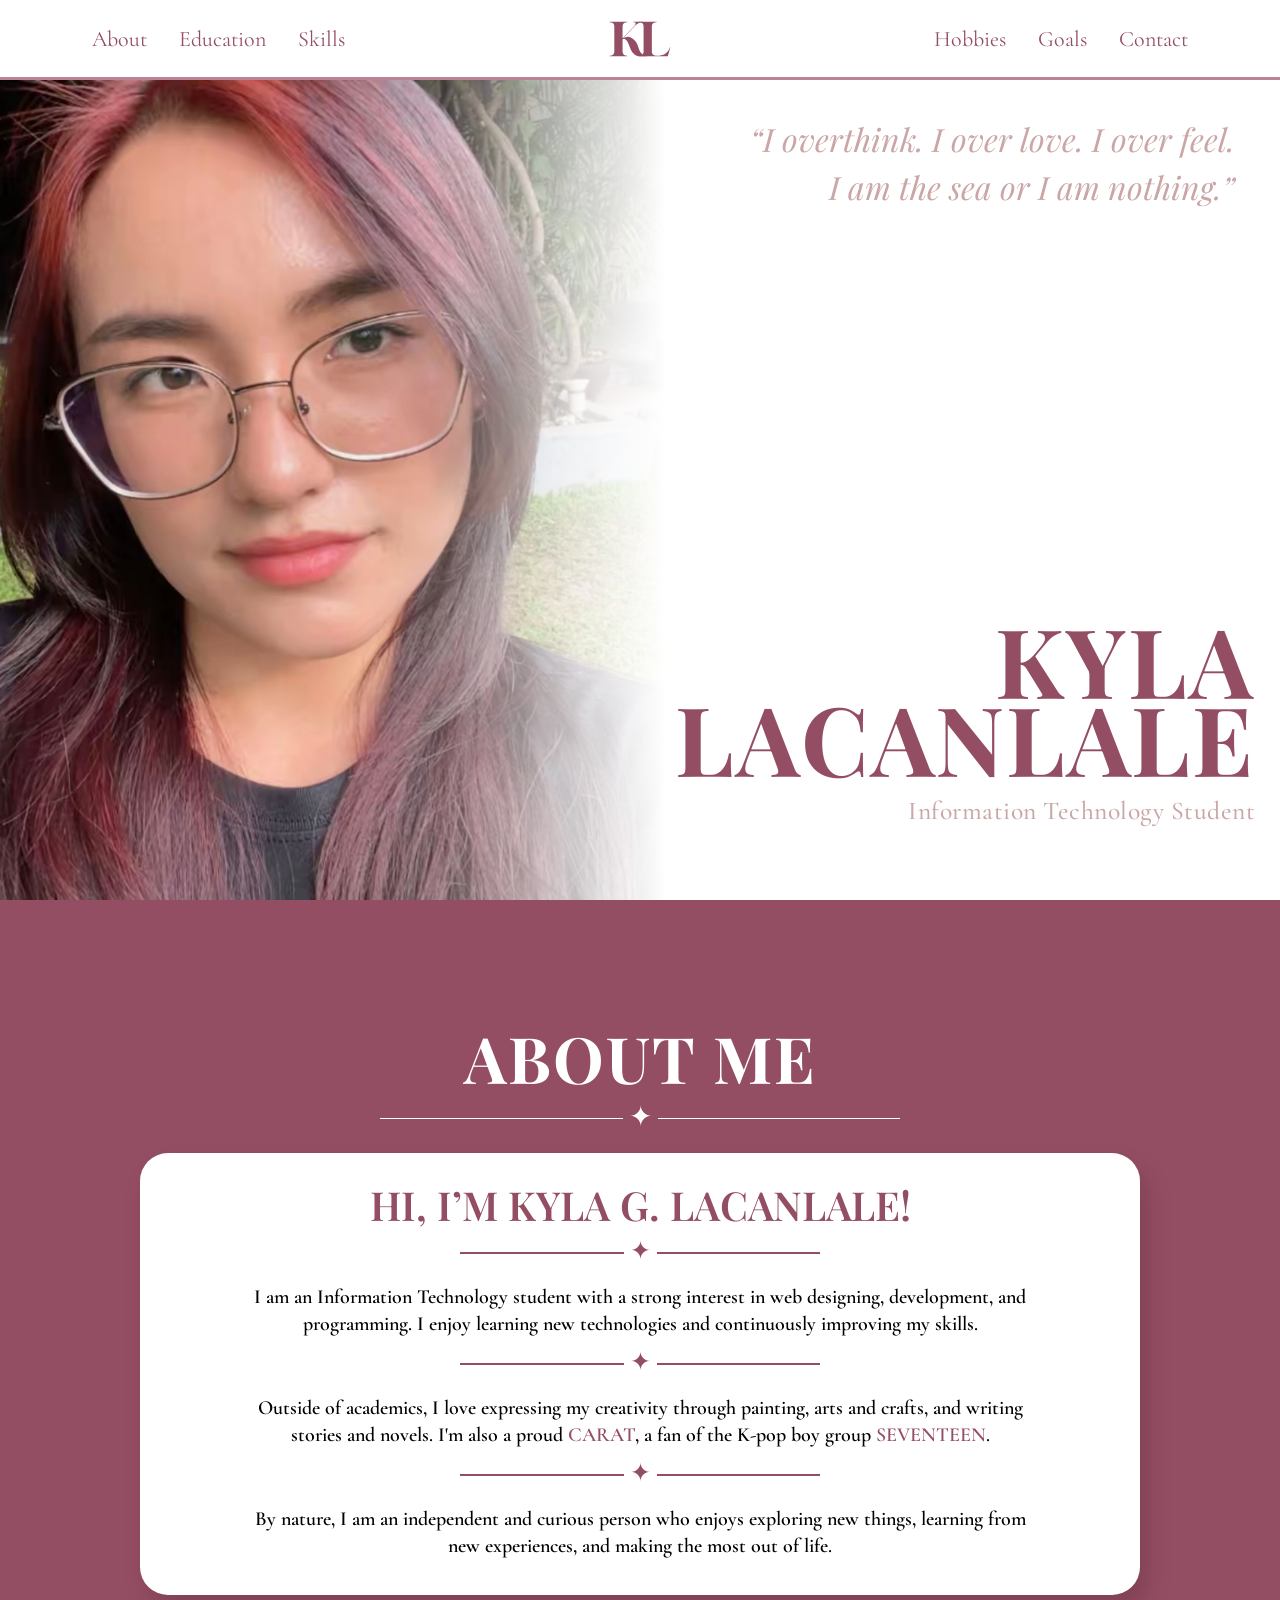
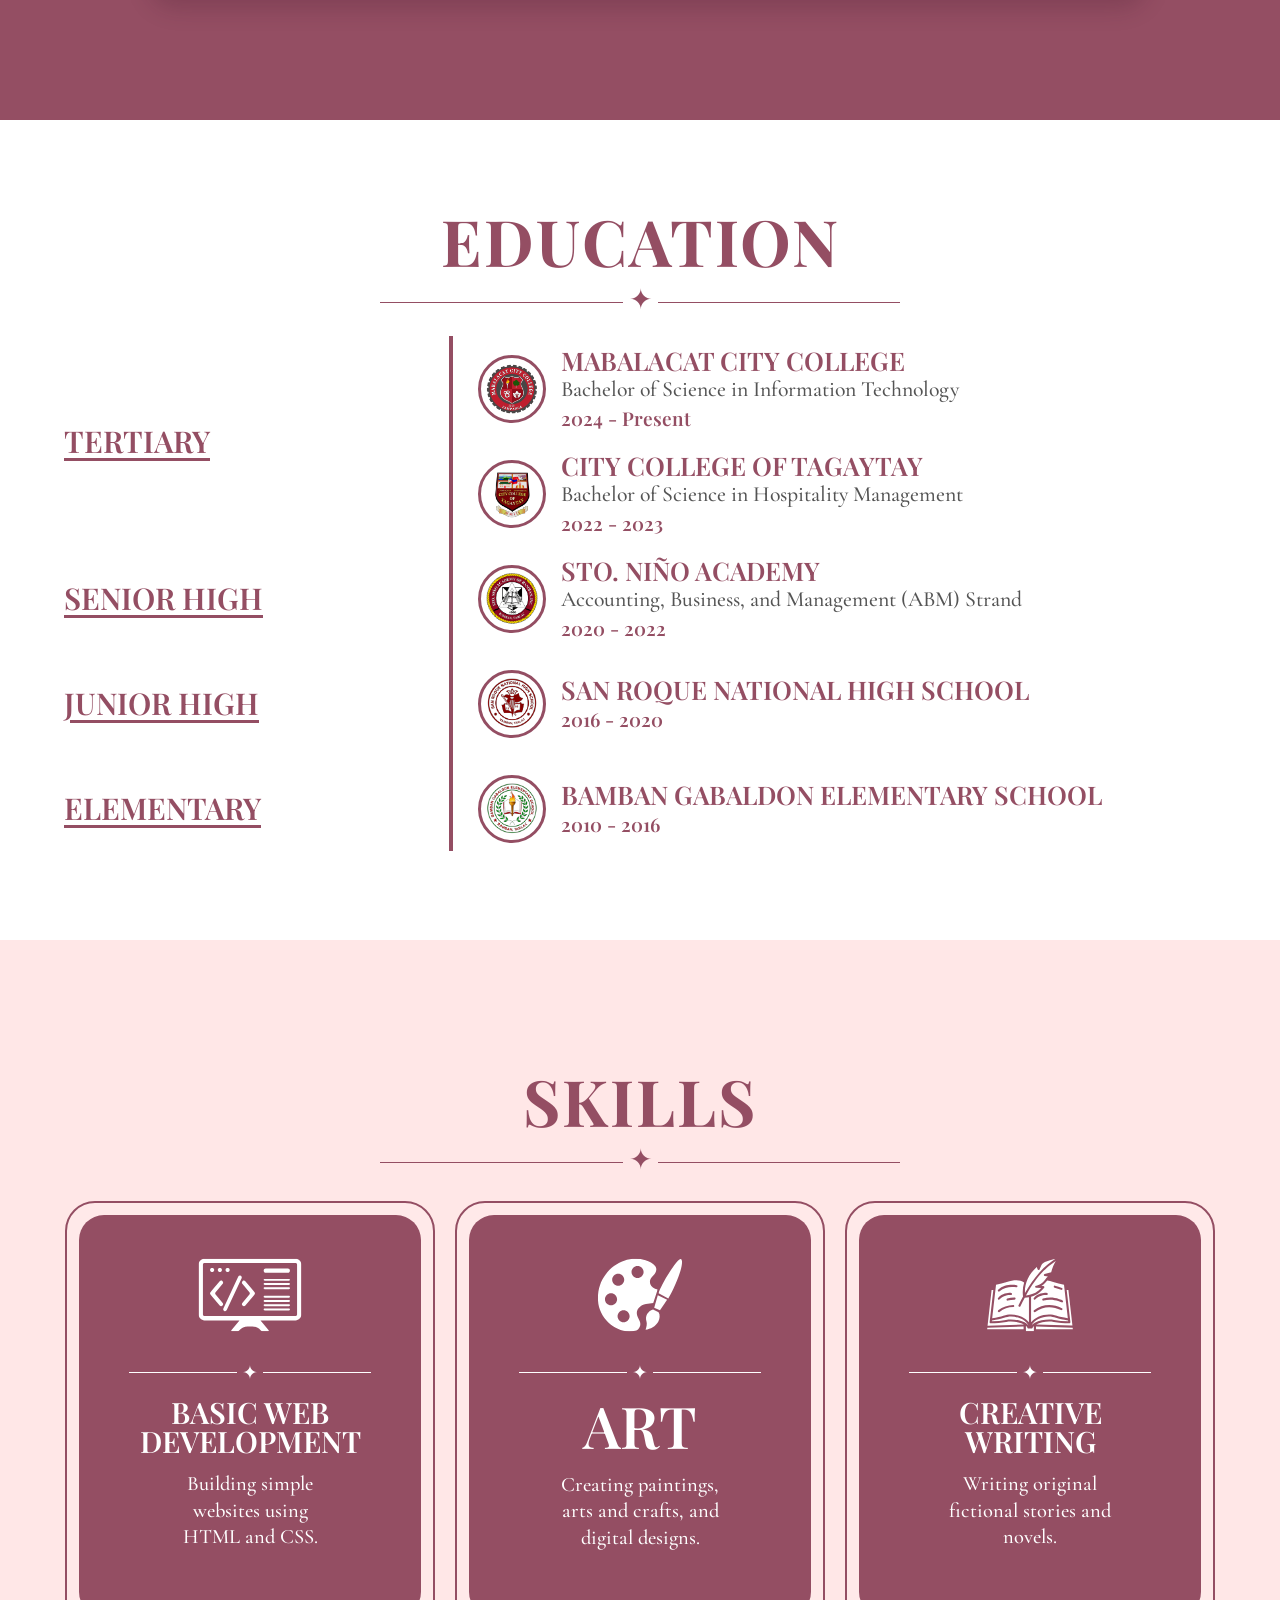
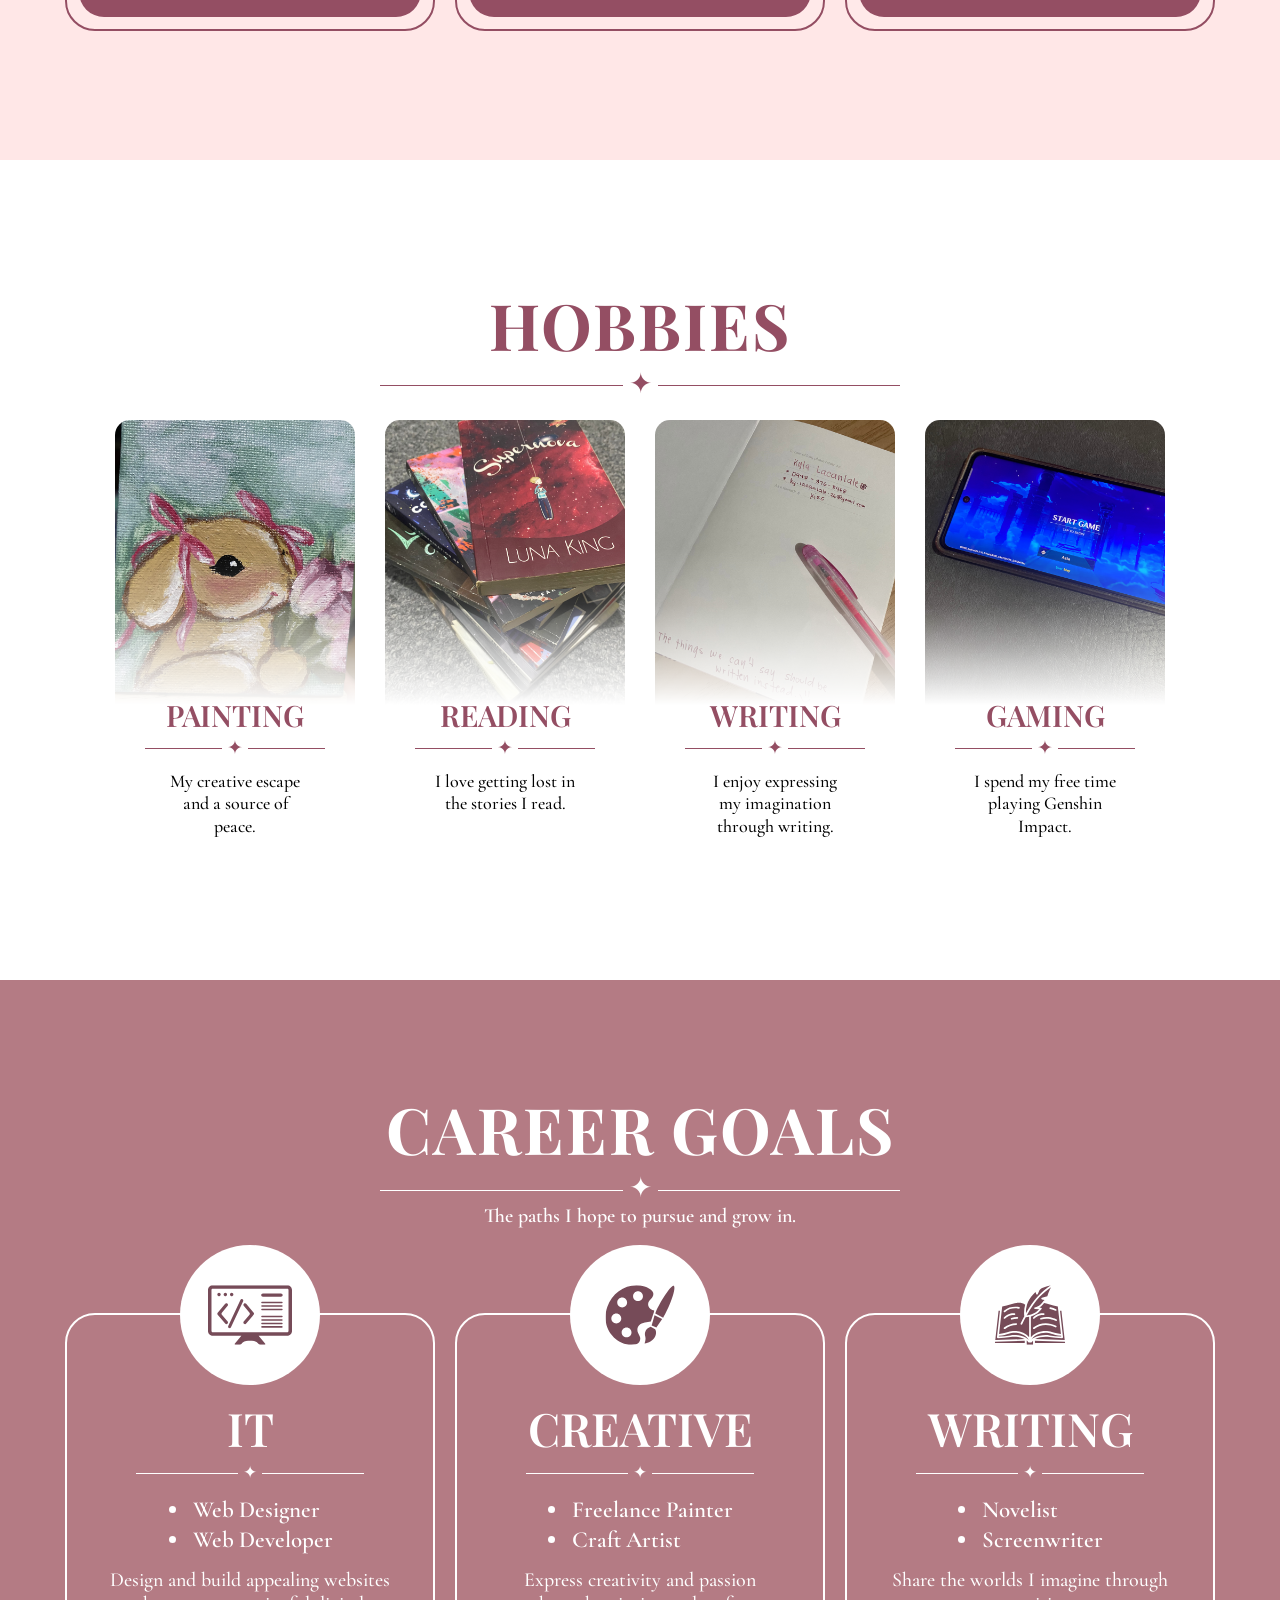
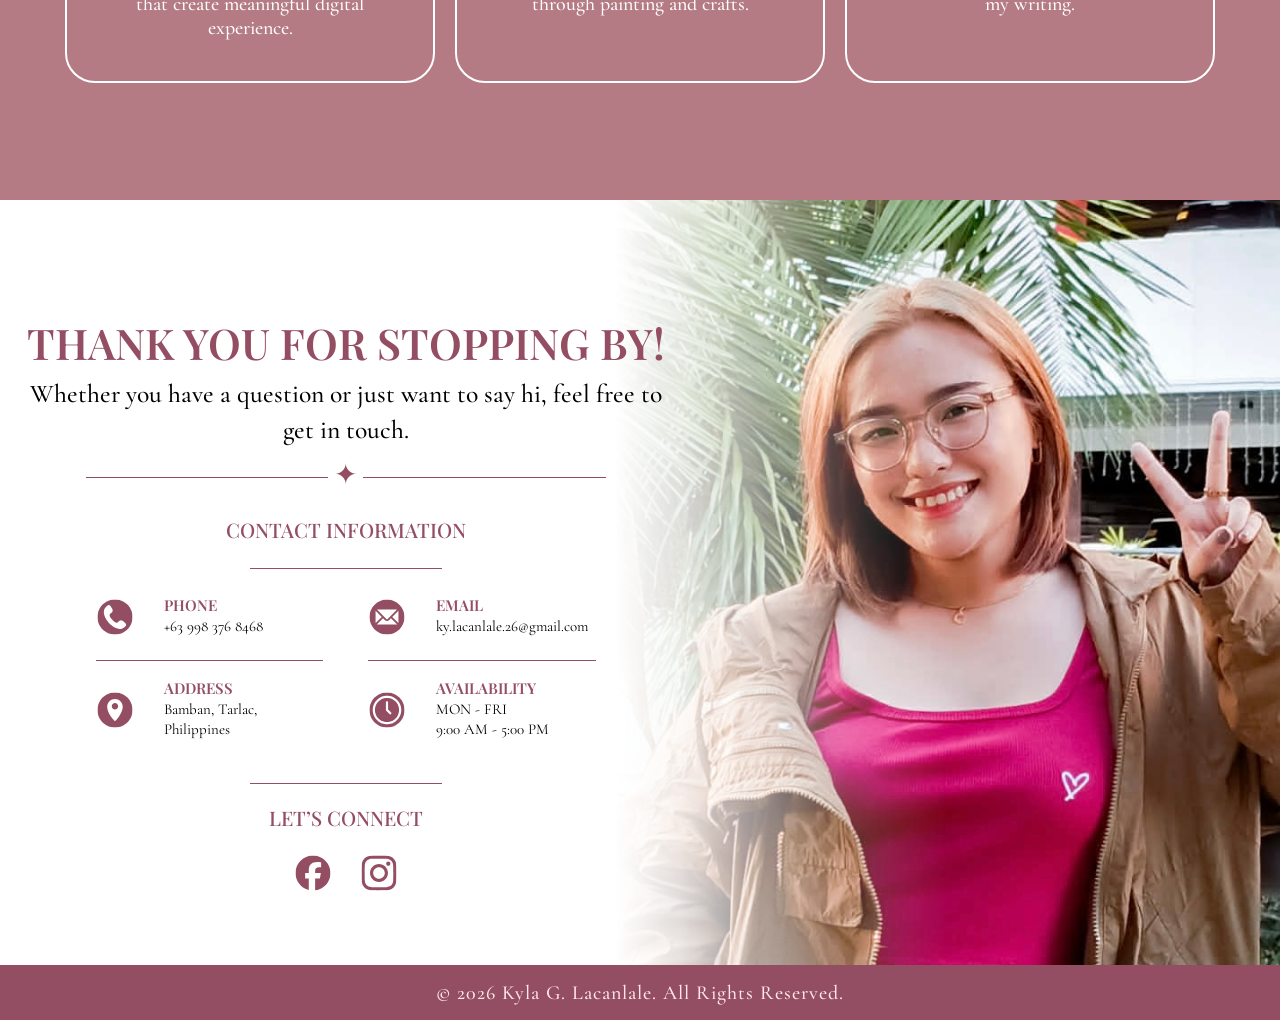
==== commit ec9c4d25: "Update gaming image source in index.html" ====
--- a/index.html
+++ b/index.html
@@ -506,7 +506,7 @@
                     <div class="hobby-card">
 
                         <div class="hobby-image">
-                            <img src="asset/gaming (2).png" alt="Gaming">
+                            <img src="asset/gaming.png" alt="Gaming">
                         </div>
 
                         <h3>GAMING</h3>
@@ -854,4 +854,4 @@
 
     </body>
 
-</html>+</html>
